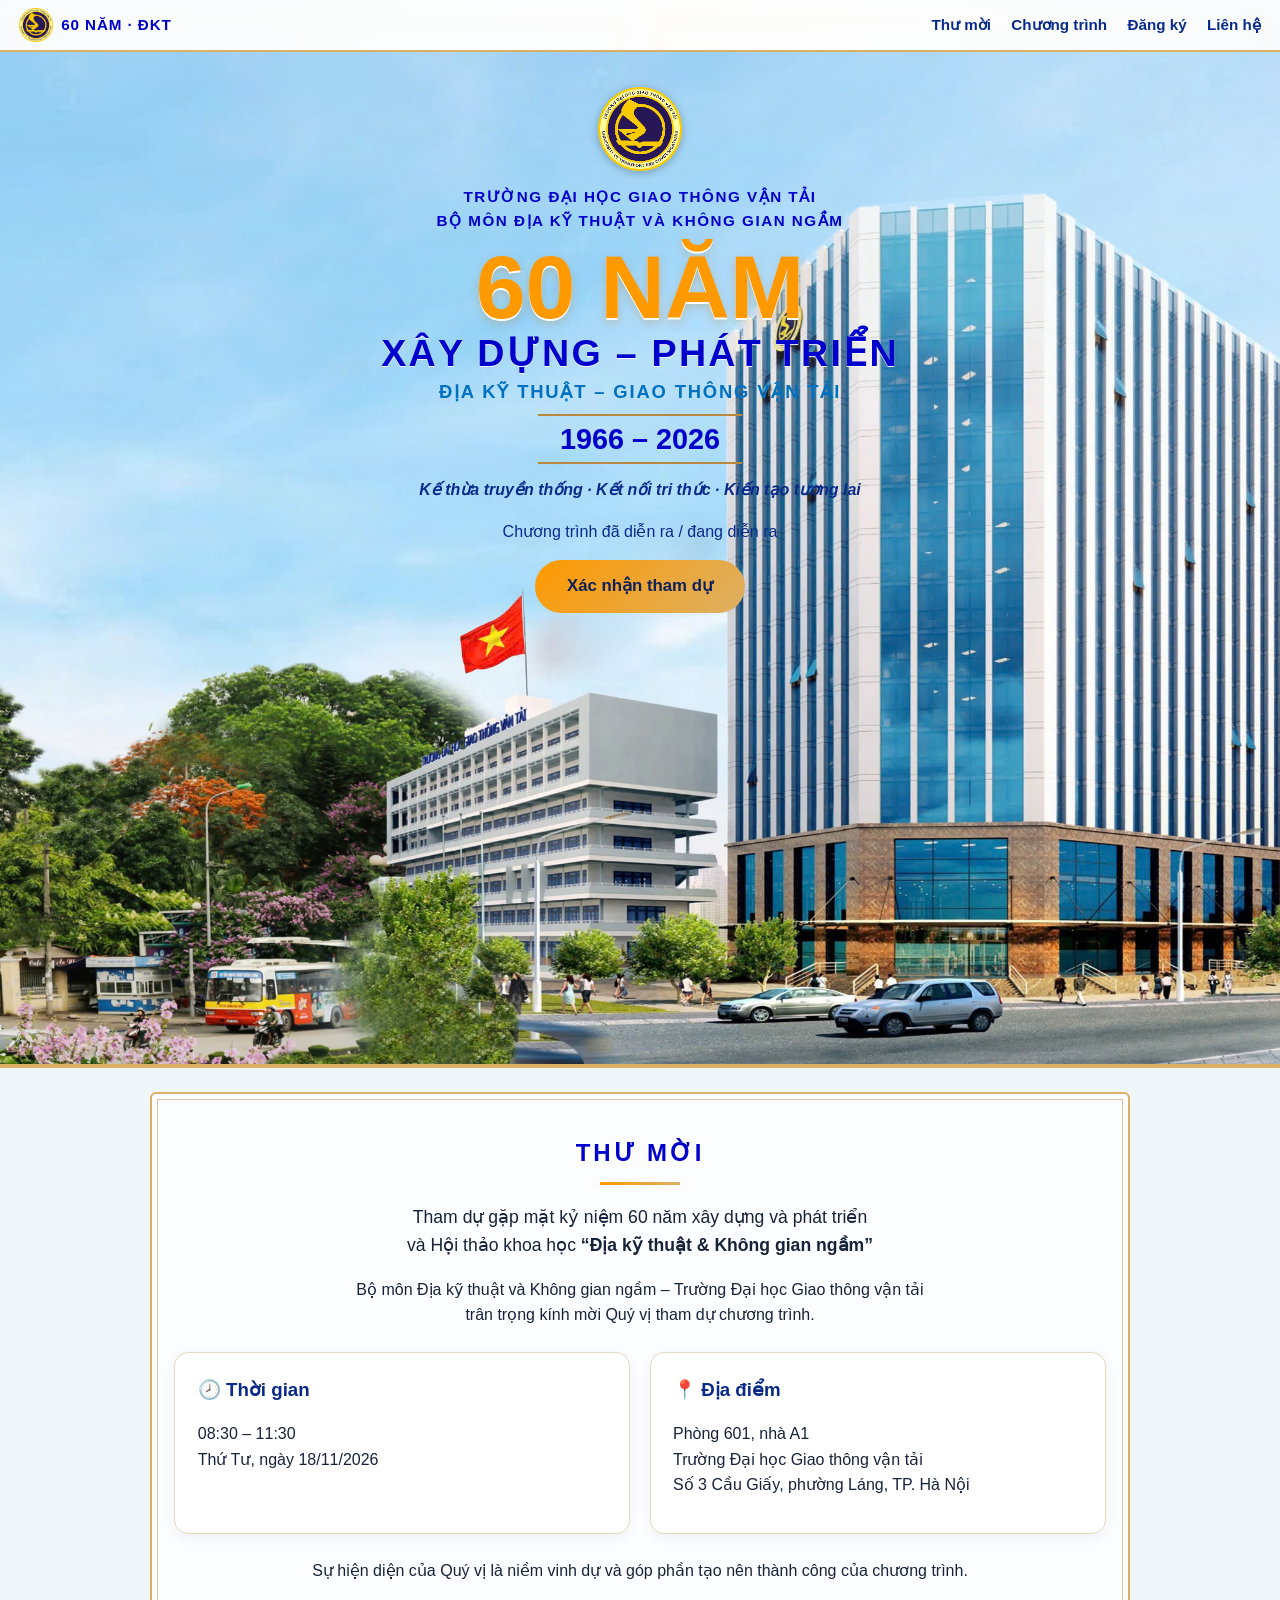
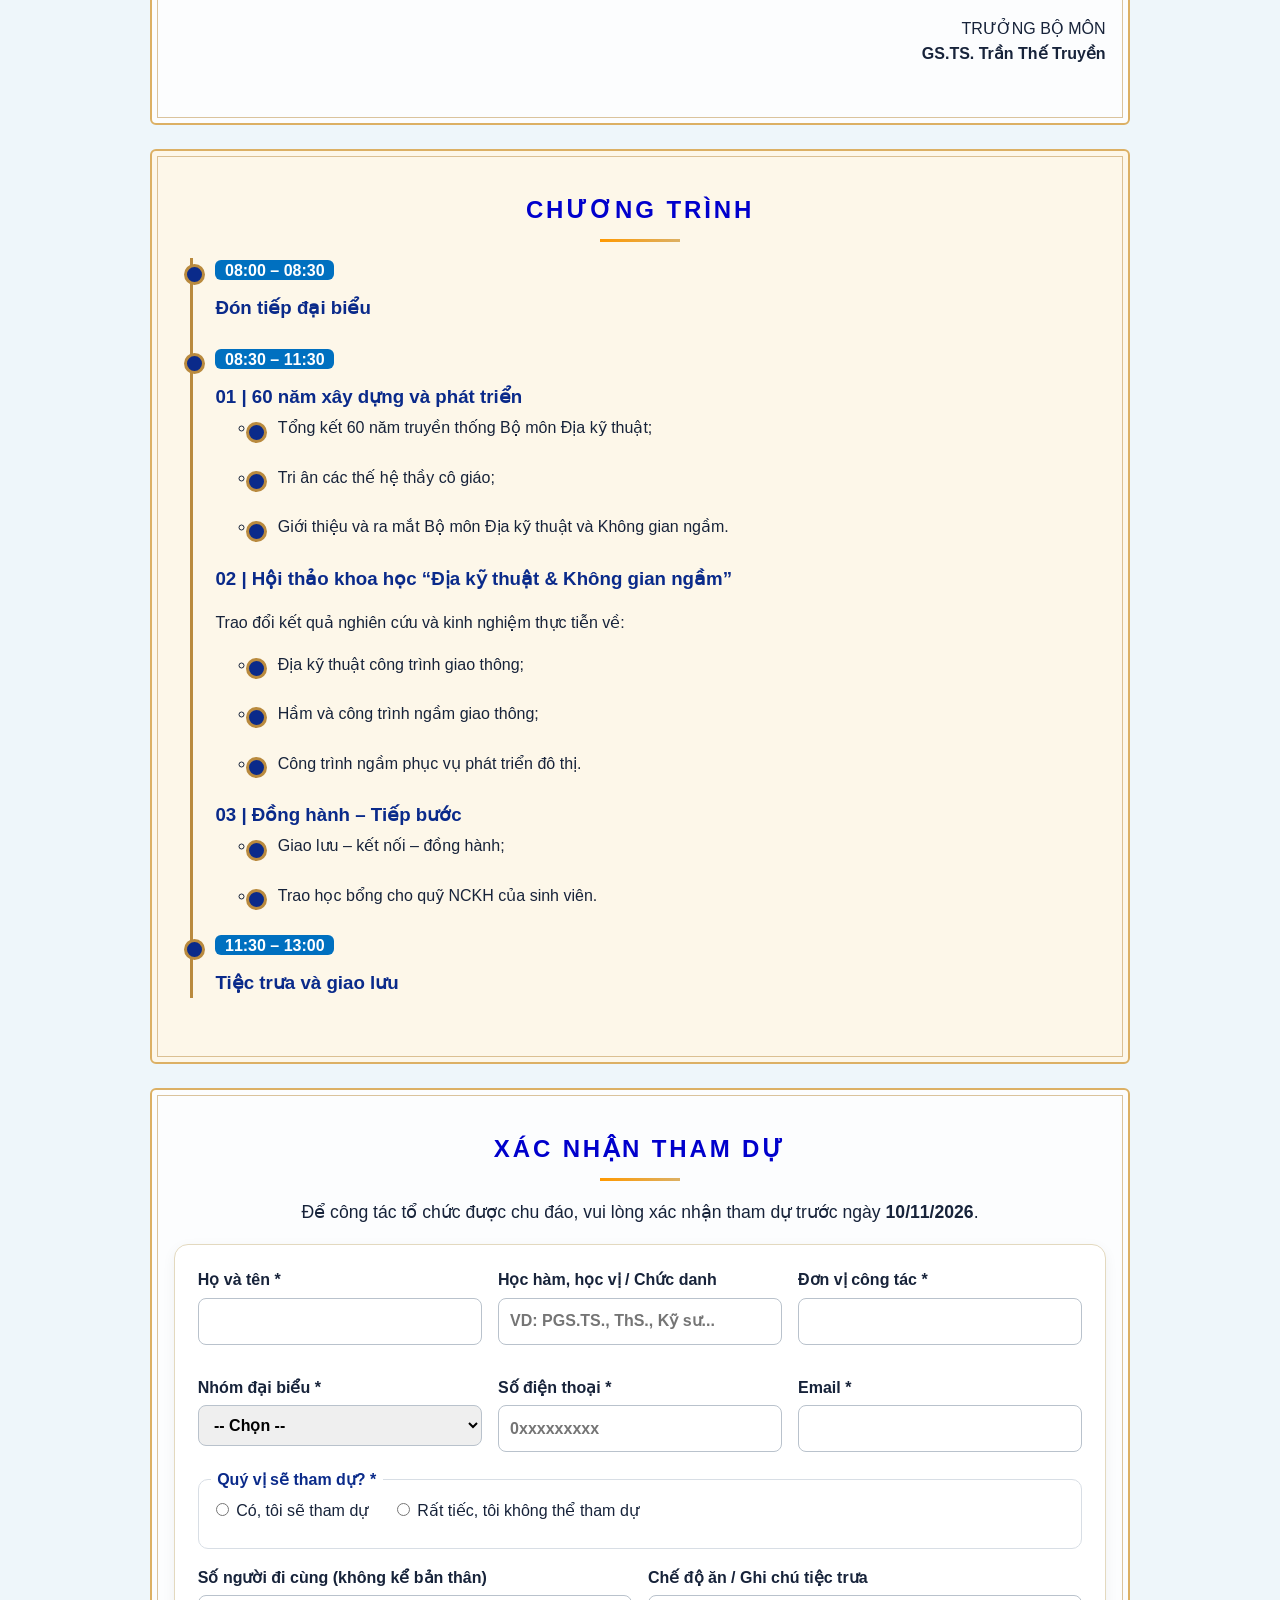
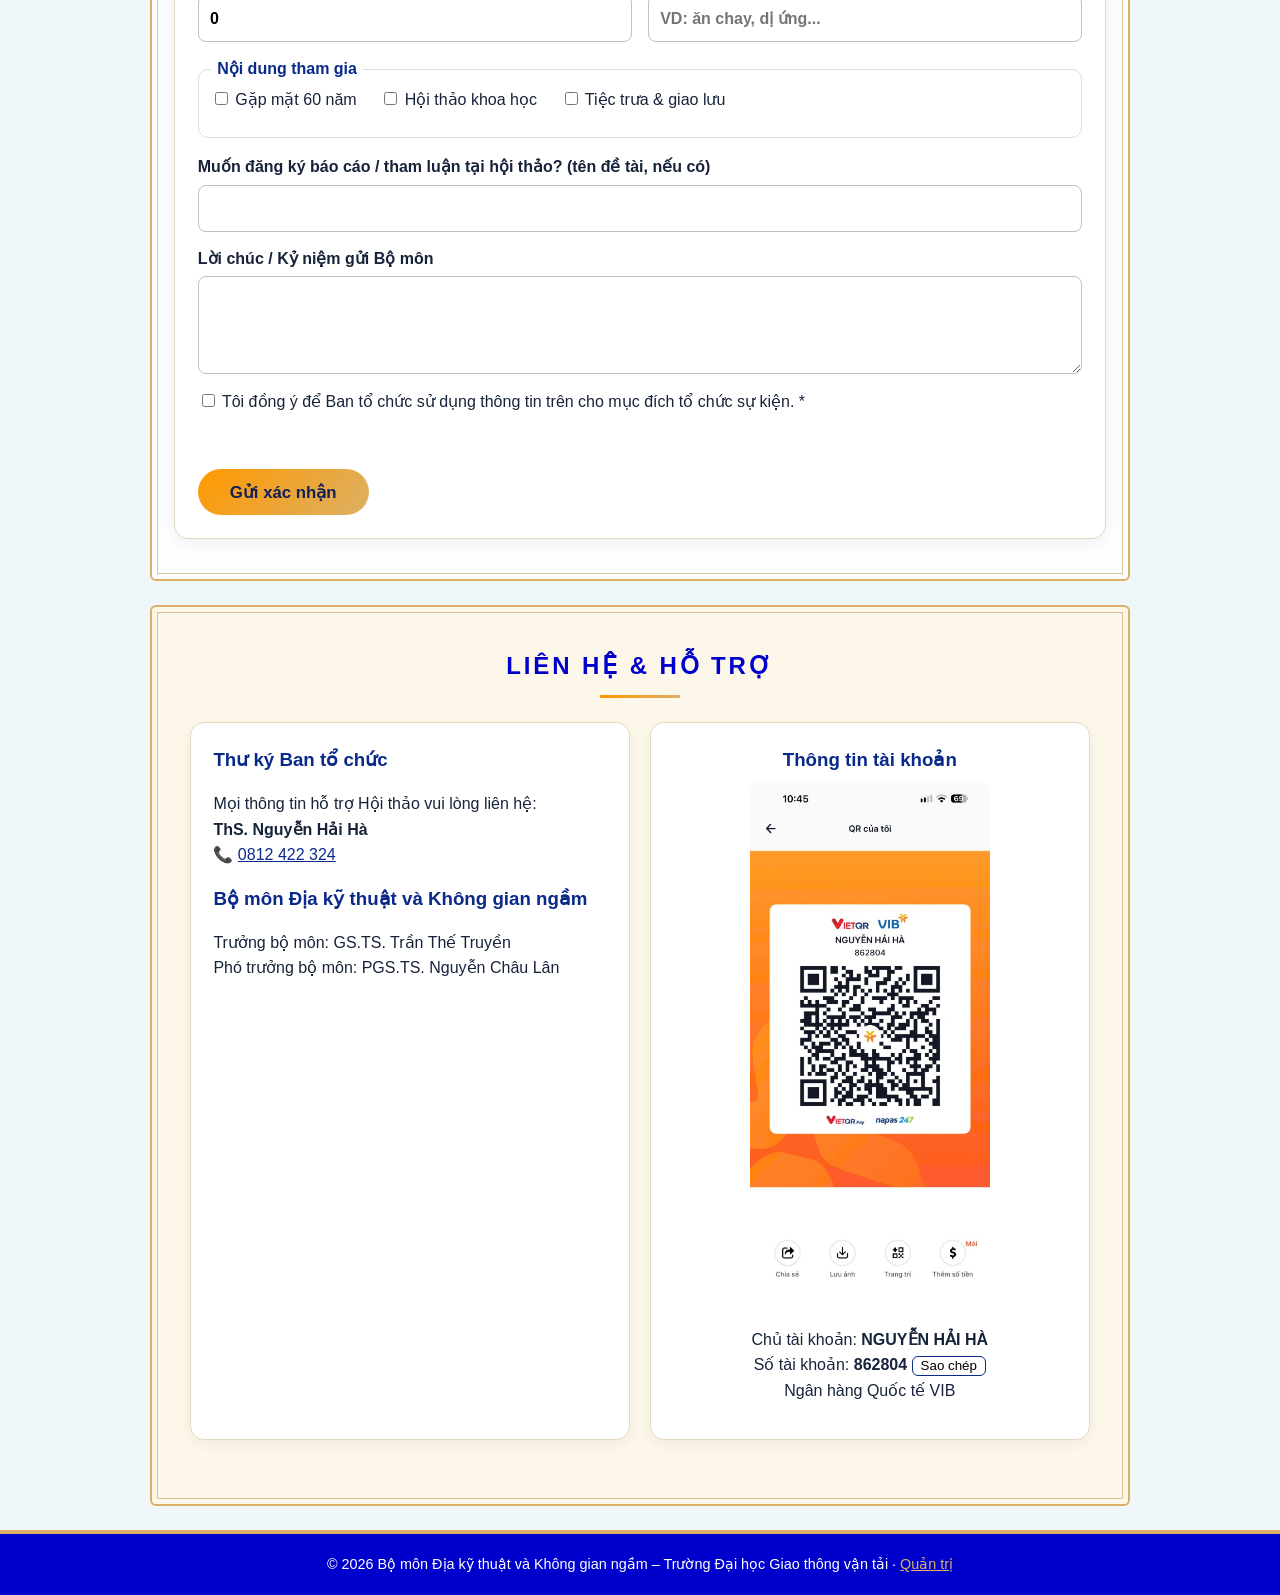
==== index.html @ ed330110 "Web thu moi 60 nam DKT" ====
<!DOCTYPE html>
<html lang="vi">
<head>
<meta charset="UTF-8">
<meta name="viewport" content="width=device-width, initial-scale=1">
<title>Thư mời – 60 năm Địa kỹ thuật UTC (1966–2026)</title>
<meta name="description" content="Thư mời gặp mặt kỷ niệm 60 năm và Hội thảo khoa học Địa kỹ thuật & Không gian ngầm, ngày 18/11/2026.">
<link rel="stylesheet" href="style.css">
</head>
<body>

<nav class="nav">
  <a href="#top" class="brand"><img src="assets/logo_utc.png" alt="Logo Trường ĐH Giao thông vận tải">60 NĂM · ĐKT</a>
  <div class="links">
    <a href="#thu-moi">Thư mời</a>
    <a href="#chuong-trinh">Chương trình</a>
    <a href="#dang-ky">Đăng ký</a>
    <a href="#lien-he">Liên hệ</a>
  </div>
</nav>

<header class="hero" id="top">
  <img class="logo" src="assets/logo_utc.png" alt="Logo Trường Đại học Giao thông vận tải">
  <p class="org">TRƯỜNG ĐẠI HỌC GIAO THÔNG VẬN TẢI<br>BỘ MÔN ĐỊA KỸ THUẬT VÀ KHÔNG GIAN NGẦM</p>
  <h1>60 NĂM<br><span>XÂY DỰNG – PHÁT TRIỂN</span></h1>
  <p class="sub">ĐỊA KỸ THUẬT – GIAO THÔNG VẬN TẢI</p>
  <p class="years">1966 – 2026</p>
  <p class="slogan">Kế thừa truyền thống · Kết nối tri thức · Kiến tạo tương lai</p>
  <div class="countdown" id="countdown" aria-live="polite"></div>
  <a class="btn" href="#dang-ky">Xác nhận tham dự</a>
</header>

<section id="thu-moi" class="sec invite">
  <h2>THƯ MỜI</h2>
  <p class="lead">Tham dự gặp mặt kỷ niệm 60 năm xây dựng và phát triển<br>và Hội thảo khoa học <b>“Địa kỹ thuật &amp; Không gian ngầm”</b></p>
  <p class="who">Bộ môn Địa kỹ thuật và Không gian ngầm – Trường Đại học Giao thông vận tải<br>trân trọng kính mời Quý vị tham dự chương trình.</p>
  <div class="cards">
    <div class="card"><h3>🕗 Thời gian</h3><p>08:30 – 11:30<br>Thứ Tư, ngày 18/11/2026</p></div>
    <div class="card"><h3>📍 Địa điểm</h3><p>Phòng 601, nhà A1<br>Trường Đại học Giao thông vận tải<br>Số 3 Cầu Giấy, phường Láng, TP. Hà Nội</p></div>
  </div>
  <p class="note">Sự hiện diện của Quý vị là niềm vinh dự và góp phần tạo nên thành công của chương trình.</p>
  <p class="sign">TRƯỞNG BỘ MÔN<br><b>GS.TS. Trần Thế Truyền</b></p>
</section>

<section id="chuong-trinh" class="sec alt">
  <h2>CHƯƠNG TRÌNH</h2>
  <ol class="timeline">
    <li><time>08:00 – 08:30</time><h3>Đón tiếp đại biểu</h3></li>
    <li><time>08:30 – 11:30</time>
      <h3>01 | 60 năm xây dựng và phát triển</h3>
      <ul><li>Tổng kết 60 năm truyền thống Bộ môn Địa kỹ thuật;</li><li>Tri ân các thế hệ thầy cô giáo;</li><li>Giới thiệu và ra mắt Bộ môn Địa kỹ thuật và Không gian ngầm.</li></ul>
      <h3>02 | Hội thảo khoa học “Địa kỹ thuật &amp; Không gian ngầm”</h3>
      <p>Trao đổi kết quả nghiên cứu và kinh nghiệm thực tiễn về:</p>
      <ul><li>Địa kỹ thuật công trình giao thông;</li><li>Hầm và công trình ngầm giao thông;</li><li>Công trình ngầm phục vụ phát triển đô thị.</li></ul>
      <h3>03 | Đồng hành – Tiếp bước</h3>
      <ul><li>Giao lưu – kết nối – đồng hành;</li><li>Trao học bổng cho quỹ NCKH của sinh viên.</li></ul>
    </li>
    <li><time>11:30 – 13:00</time><h3>Tiệc trưa và giao lưu</h3></li>
  </ol>
</section>

<section id="dang-ky" class="sec">
  <h2>XÁC NHẬN THAM DỰ</h2>
  <p class="lead">Để công tác tổ chức được chu đáo, vui lòng xác nhận tham dự trước ngày <b id="deadline"></b>.</p>

  <form id="regForm" novalidate>
    <div class="grid">
      <label>Họ và tên *<input name="hoTen" required maxlength="80" autocomplete="name"></label>
      <label>Học hàm, học vị / Chức danh<input name="chucDanh" maxlength="80" placeholder="VD: PGS.TS., ThS., Kỹ sư..."></label>
      <label>Đơn vị công tác *<input name="donVi" required maxlength="120" autocomplete="organization"></label>
      <label>Nhóm đại biểu *
        <select name="nhom" required>
          <option value="">-- Chọn --</option>
          <option>Lãnh đạo / Khách mời</option>
          <option>Cán bộ, giảng viên hiện tại</option>
          <option>Cựu cán bộ, giảng viên</option>
          <option>Cựu sinh viên</option>
          <option>Đối tác / Doanh nghiệp</option>
          <option>Sinh viên / Học viên</option>
          <option>Khác</option>
        </select></label>
      <label>Số điện thoại *<input name="sdt" type="tel" required inputmode="tel" autocomplete="tel" placeholder="0xxxxxxxxx"></label>
      <label>Email *<input name="email" type="email" required maxlength="100" autocomplete="email"></label>
    </div>

    <fieldset>
      <legend>Quý vị sẽ tham dự? *</legend>
      <label class="inline"><input type="radio" name="thamDu" value="Có" required> Có, tôi sẽ tham dự</label>
      <label class="inline"><input type="radio" name="thamDu" value="Không"> Rất tiếc, tôi không thể tham dự</label>
    </fieldset>

    <div id="attendBox">
      <div class="grid">
        <label>Số người đi cùng (không kể bản thân)<input name="nguoiDiCung" type="number" min="0" max="10" value="0"></label>
        <label>Chế độ ăn / Ghi chú tiệc trưa<input name="anUong" maxlength="120" placeholder="VD: ăn chay, dị ứng..."></label>
      </div>
      <fieldset>
        <legend>Nội dung tham gia</legend>
        <label class="inline"><input type="checkbox" name="noiDung" value="Lễ gặp mặt 60 năm"> Gặp mặt 60 năm</label>
        <label class="inline"><input type="checkbox" name="noiDung" value="Hội thảo khoa học"> Hội thảo khoa học</label>
        <label class="inline"><input type="checkbox" name="noiDung" value="Tiệc trưa & giao lưu"> Tiệc trưa &amp; giao lưu</label>
      </fieldset>
      <label>Muốn đăng ký báo cáo / tham luận tại hội thảo? (tên đề tài, nếu có)<input name="thamLuan" maxlength="200"></label>
    </div>

    <label>Lời chúc / Kỷ niệm gửi Bộ môn<textarea name="loiChuc" rows="3" maxlength="500"></textarea></label>

    <label class="inline consent"><input type="checkbox" name="dongY" required> Tôi đồng ý để Ban tổ chức sử dụng thông tin trên cho mục đích tổ chức sự kiện. *</label>

    <p class="err" id="err" role="alert"></p>
    <button class="btn" type="submit" id="submitBtn">Gửi xác nhận</button>
  </form>

  <div id="success" class="success" hidden>
    <h3>✅ Cảm ơn Quý vị đã xác nhận!</h3>
    <p>Mã đăng ký của bạn: <b id="ticketCode"></b></p>
    <p>Vui lòng lưu/chụp lại mã này và xuất trình khi đón tiếp đại biểu.</p>
    <div id="qrTicket"></div>
    <button class="btn" type="button" onclick="location.reload()">Đăng ký thêm người khác</button>
  </div>
</section>

<section id="lien-he" class="sec alt">
  <h2>LIÊN HỆ &amp; HỖ TRỢ</h2>
  <div class="cards">
    <div class="card">
      <h3>Thư ký Ban tổ chức</h3>
      <p>Mọi thông tin hỗ trợ Hội thảo vui lòng liên hệ:<br><b>ThS. Nguyễn Hải Hà</b><br>
      📞 <a href="tel:0812422324">0812 422 324</a></p>
      <h3>Bộ môn Địa kỹ thuật và Không gian ngầm</h3>
      <p>Trưởng bộ môn: GS.TS. Trần Thế Truyền<br>Phó trưởng bộ môn: PGS.TS. Nguyễn Châu Lân</p>
    </div>
    <div class="card pay">
      <h3>Thông tin tài khoản</h3>
      <img src="assets/vietqr_vib.jpg" alt="Mã VietQR – Ngân hàng Quốc tế VIB – Nguyễn Hải Hà – 862804" loading="lazy">
      <p>Chủ tài khoản: <b>NGUYỄN HẢI HÀ</b><br>
      Số tài khoản: <b id="stk">862804</b> <button class="mini" type="button" id="copyStk">Sao chép</button><br>
      Ngân hàng Quốc tế VIB</p>
    </div>
  </div>
</section>

<footer>© 2026 Bộ môn Địa kỹ thuật và Không gian ngầm – Trường Đại học Giao thông vận tải · <a href="admin.html">Quản trị</a></footer>

<script src="config.js"></script>
<script src="app.js"></script>
</body>
</html>
---- style.css ----
/* Bảng màu theo thư mời bản cứng: xanh dương #0000CC/#0070C0, cam #FF9900, vàng đồng #DCB064, nền trời xanh nhạt – kem */
:root{--navy:#0a2a8a;--blue:#0070c0;--royal:#0000cc;--gold:#b98a3e;--gold-l:#dcb064;--orange:#ff9900;--sand:#f7f1e3;--sky:#dff0f8;--ink:#17233a;--red:#b3261e}
*{box-sizing:border-box}
html{scroll-behavior:smooth}
body{margin:0;font-family:"Segoe UI",Roboto,Arial,sans-serif;color:var(--ink);line-height:1.6;background:#eef6fa url(assets/nen_vang_dong.png) center/cover fixed}
a{color:var(--navy)}
.nav{position:sticky;top:0;z-index:10;display:flex;justify-content:space-between;align-items:center;padding:.5rem 1.2rem;background:rgba(255,255,255,.92);backdrop-filter:blur(6px);border-bottom:2px solid var(--gold-l)}
.nav a{color:var(--navy);text-decoration:none;margin-left:1rem;font-size:.95rem;font-weight:600}
.nav a:hover{color:var(--orange)}
.nav .brand{display:flex;align-items:center;gap:.5rem;font-weight:800;color:var(--royal);margin:0;letter-spacing:.06em}
.nav .brand img{height:34px;width:34px}
/* Banner: ảnh tòa nhà trường làm nền, chữ ở vùng trời phía trên */
.hero{text-align:center;color:var(--navy);padding:2.2rem 1rem calc(34vw + 1rem);background:linear-gradient(180deg,rgba(223,240,248,.2),rgba(255,255,255,0) 60%),url(assets/banner_utc.jpg) center bottom/cover no-repeat,var(--sky);position:relative;border-bottom:4px solid var(--gold-l)}
.hero .logo{width:84px;height:84px;filter:drop-shadow(0 2px 4px rgba(0,0,0,.25))}
.hero .org{letter-spacing:.1em;font-size:.95rem;font-weight:700;color:var(--royal);margin:.4rem 0}
.hero h1{font-size:clamp(2.8rem,9vw,5.6rem);margin:.2rem 0;line-height:1.05;font-weight:900;color:var(--orange);text-shadow:0 2px 0 #fff,0 4px 10px rgba(185,138,62,.35)}
.hero h1 span{display:block;font-size:.42em;color:var(--royal);letter-spacing:.06em;text-shadow:0 1px 0 #fff}
.hero .sub{font-weight:800;letter-spacing:.1em;color:var(--blue);font-size:1.15rem;margin:.2rem 0}
.hero .years{display:inline-block;font-size:1.8rem;font-weight:800;margin:.3rem 0;color:var(--royal);padding:0 1.4rem;border-top:2px solid var(--gold);border-bottom:2px solid var(--gold)}
.hero .slogan{font-style:italic;font-weight:600;color:var(--navy);margin:.5rem 0}
.countdown{display:flex;justify-content:center;gap:.7rem;margin:1rem 0;flex-wrap:wrap}
.countdown div{background:rgba(255,255,255,.85);border:1.5px solid var(--gold-l);border-radius:10px;padding:.4rem .9rem;min-width:70px;color:var(--navy);font-weight:600}
.countdown b{display:block;font-size:1.6rem;color:var(--royal)}
.btn{display:inline-block;background:linear-gradient(135deg,var(--orange),var(--gold-l));color:#10205a;border:0;border-radius:999px;padding:.8rem 2rem;font-size:1.05rem;font-weight:700;cursor:pointer;text-decoration:none}
.btn:hover{filter:brightness(1.08)}
.btn:disabled{opacity:.6;cursor:wait}
.sec{max-width:980px;margin:1.5rem auto;padding:2.5rem 1.4rem;background:rgba(255,255,255,.82);border:2px solid var(--gold-l);border-radius:6px;outline:1px solid rgba(185,138,62,.5);outline-offset:-8px}
.sec.alt{max-width:980px;background:rgba(255,248,232,.88)}
.sec.alt>*{max-width:900px;margin-left:auto;margin-right:auto}
h2{text-align:center;color:var(--royal);letter-spacing:.12em;margin:0 0 1rem}
h2::after{content:"";display:block;width:80px;height:3px;background:linear-gradient(90deg,var(--orange),var(--gold-l));margin:.6rem auto 0}
.lead{text-align:center;font-size:1.1rem}
.who,.note{text-align:center}
.sign{text-align:right;margin-top:2rem}
.cards{display:grid;grid-template-columns:repeat(auto-fit,minmax(280px,1fr));gap:1.2rem;margin:1.5rem auto}
.card{background:#fff;border:1px solid #e3d9bf;border-radius:14px;padding:1.2rem 1.4rem;box-shadow:0 4px 14px rgba(0,0,0,.05)}
.card h3{margin:.2rem 0 .4rem;color:var(--navy)}
.pay{text-align:center}
.pay img{max-width:240px;width:100%;border-radius:12px}
.mini{border:1px solid var(--navy);background:#fff;border-radius:6px;cursor:pointer;padding:.1rem .5rem}
.timeline{list-style:none;padding:0;border-left:3px solid var(--gold)}
.timeline li{position:relative;margin:0 0 1.5rem;padding-left:1.4rem}
.timeline li::before{content:"";position:absolute;left:-9px;top:.4rem;width:15px;height:15px;border-radius:50%;background:var(--navy);border:3px solid var(--gold)}
.timeline time{font-weight:700;color:#fff;background:var(--blue);padding:.1rem .6rem;border-radius:6px}
.timeline h3{margin:.6rem 0 .2rem;color:var(--navy)}
form{background:#fff;border:1px solid #e3d9bf;border-radius:14px;padding:1.4rem;box-shadow:0 4px 14px rgba(0,0,0,.05)}
.grid{display:grid;grid-template-columns:repeat(auto-fit,minmax(250px,1fr));gap:1rem}
label{display:block;font-weight:600;margin-bottom:.9rem}
input:not([type=radio]):not([type=checkbox]),select,textarea{display:block;width:100%;margin-top:.3rem;padding:.6rem .7rem;border:1px solid #b9c2cc;border-radius:8px;font:inherit}
input:focus,select:focus,textarea:focus{outline:2px solid var(--gold);border-color:var(--gold)}
fieldset{border:1px solid #d8dee5;border-radius:10px;margin:0 0 1rem}
legend{font-weight:700;color:var(--navy);padding:0 .4rem}
.inline{display:inline-block;font-weight:500;margin-right:1.2rem}
.consent{display:block}
.err{color:var(--red);font-weight:600;min-height:1.4em}
.success{background:#eef8ee;border:2px solid #3a8a3a;border-radius:14px;padding:1.5rem;text-align:center}
.success b{font-size:1.5rem;color:var(--navy);letter-spacing:.08em}
#qrTicket{margin:1rem 0}
footer{text-align:center;background:var(--royal);color:#fff;padding:1.2rem;font-size:.9rem;border-top:4px solid var(--gold-l)}
footer a{color:var(--gold-l)}
/* Admin */
.adm{max-width:1200px;margin:0 auto;padding:1.5rem}
.adm table{width:100%;border-collapse:collapse;font-size:.88rem;display:block;overflow-x:auto}
.adm th,.adm td{border:1px solid #ccd;padding:.4rem .5rem;text-align:left;white-space:nowrap}
.adm th{background:var(--navy);color:#fff}
.stats{display:flex;gap:1rem;flex-wrap:wrap;margin:1rem 0}
.stats div{background:var(--sand);border-radius:10px;padding:.7rem 1.2rem}
.stats b{display:block;font-size:1.6rem;color:var(--navy)}
@media(max-width:600px){.nav .links a{margin-left:.6rem;font-size:.85rem}}
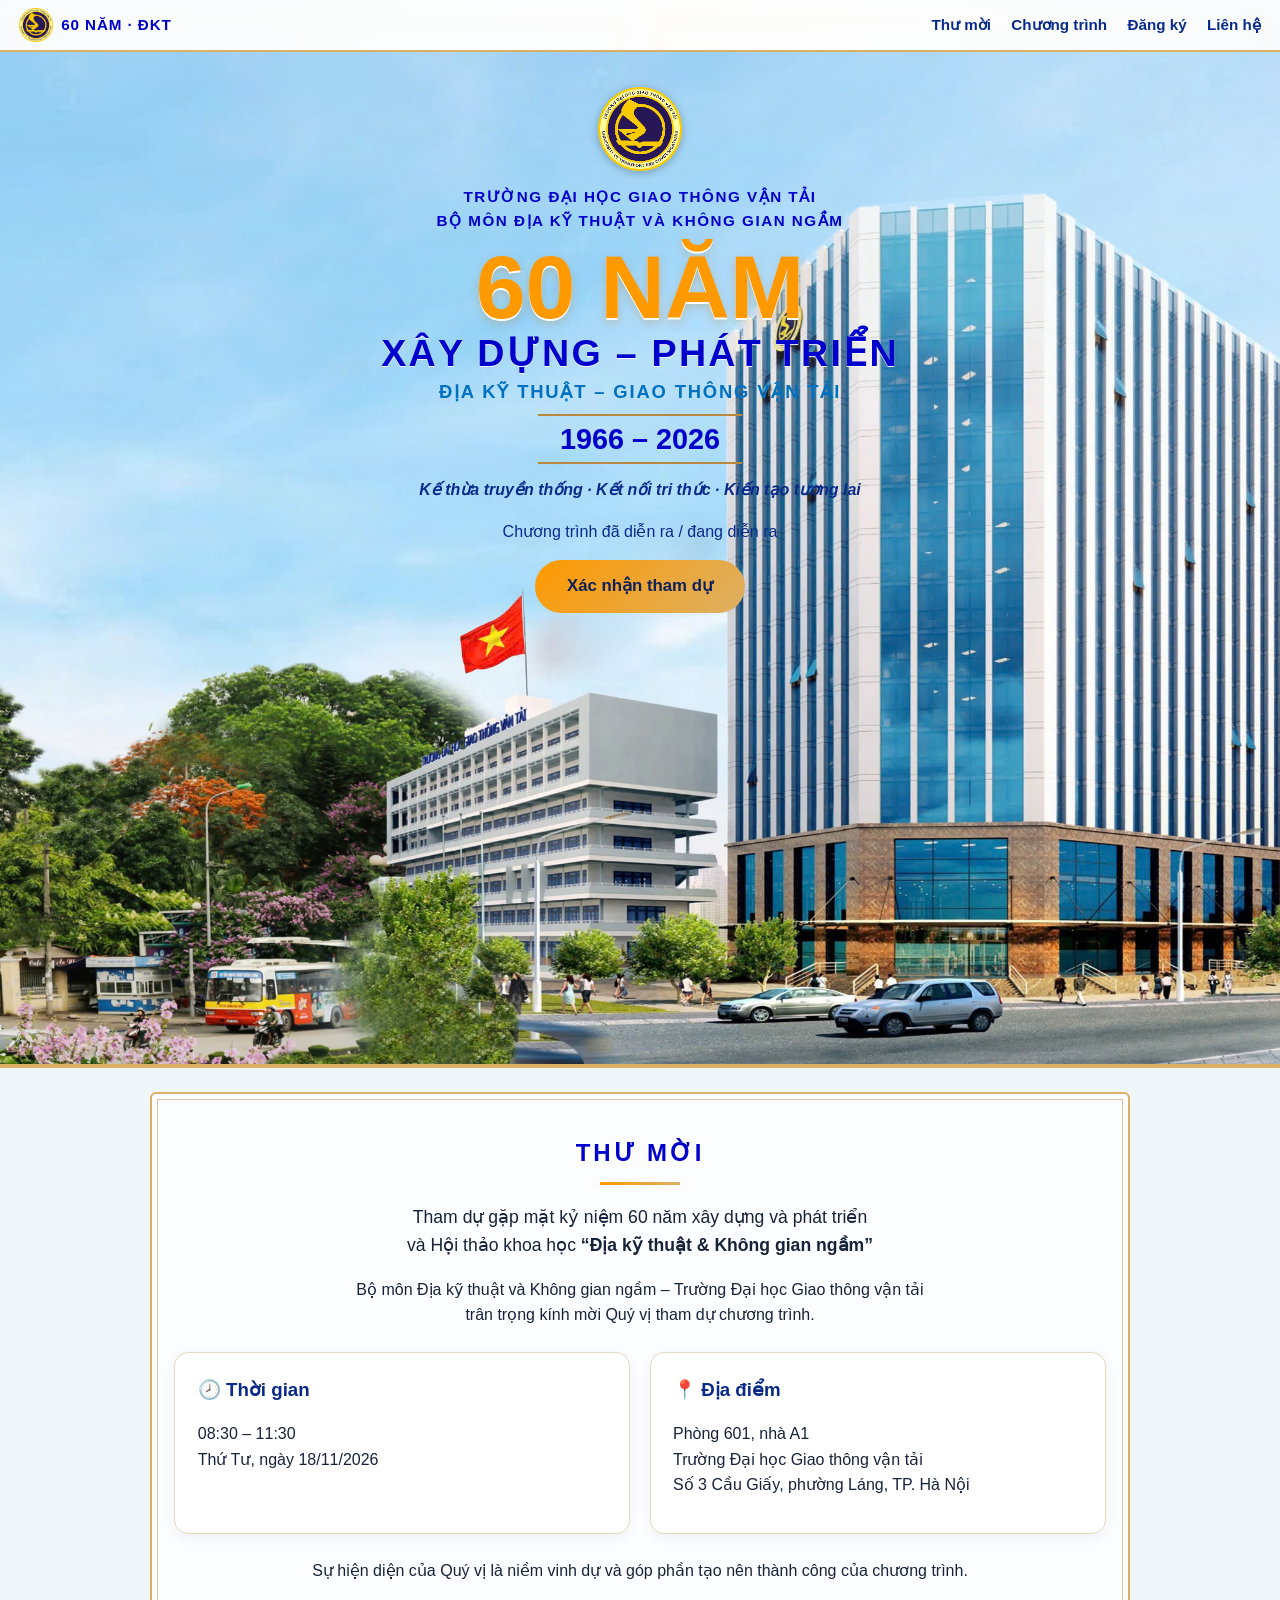
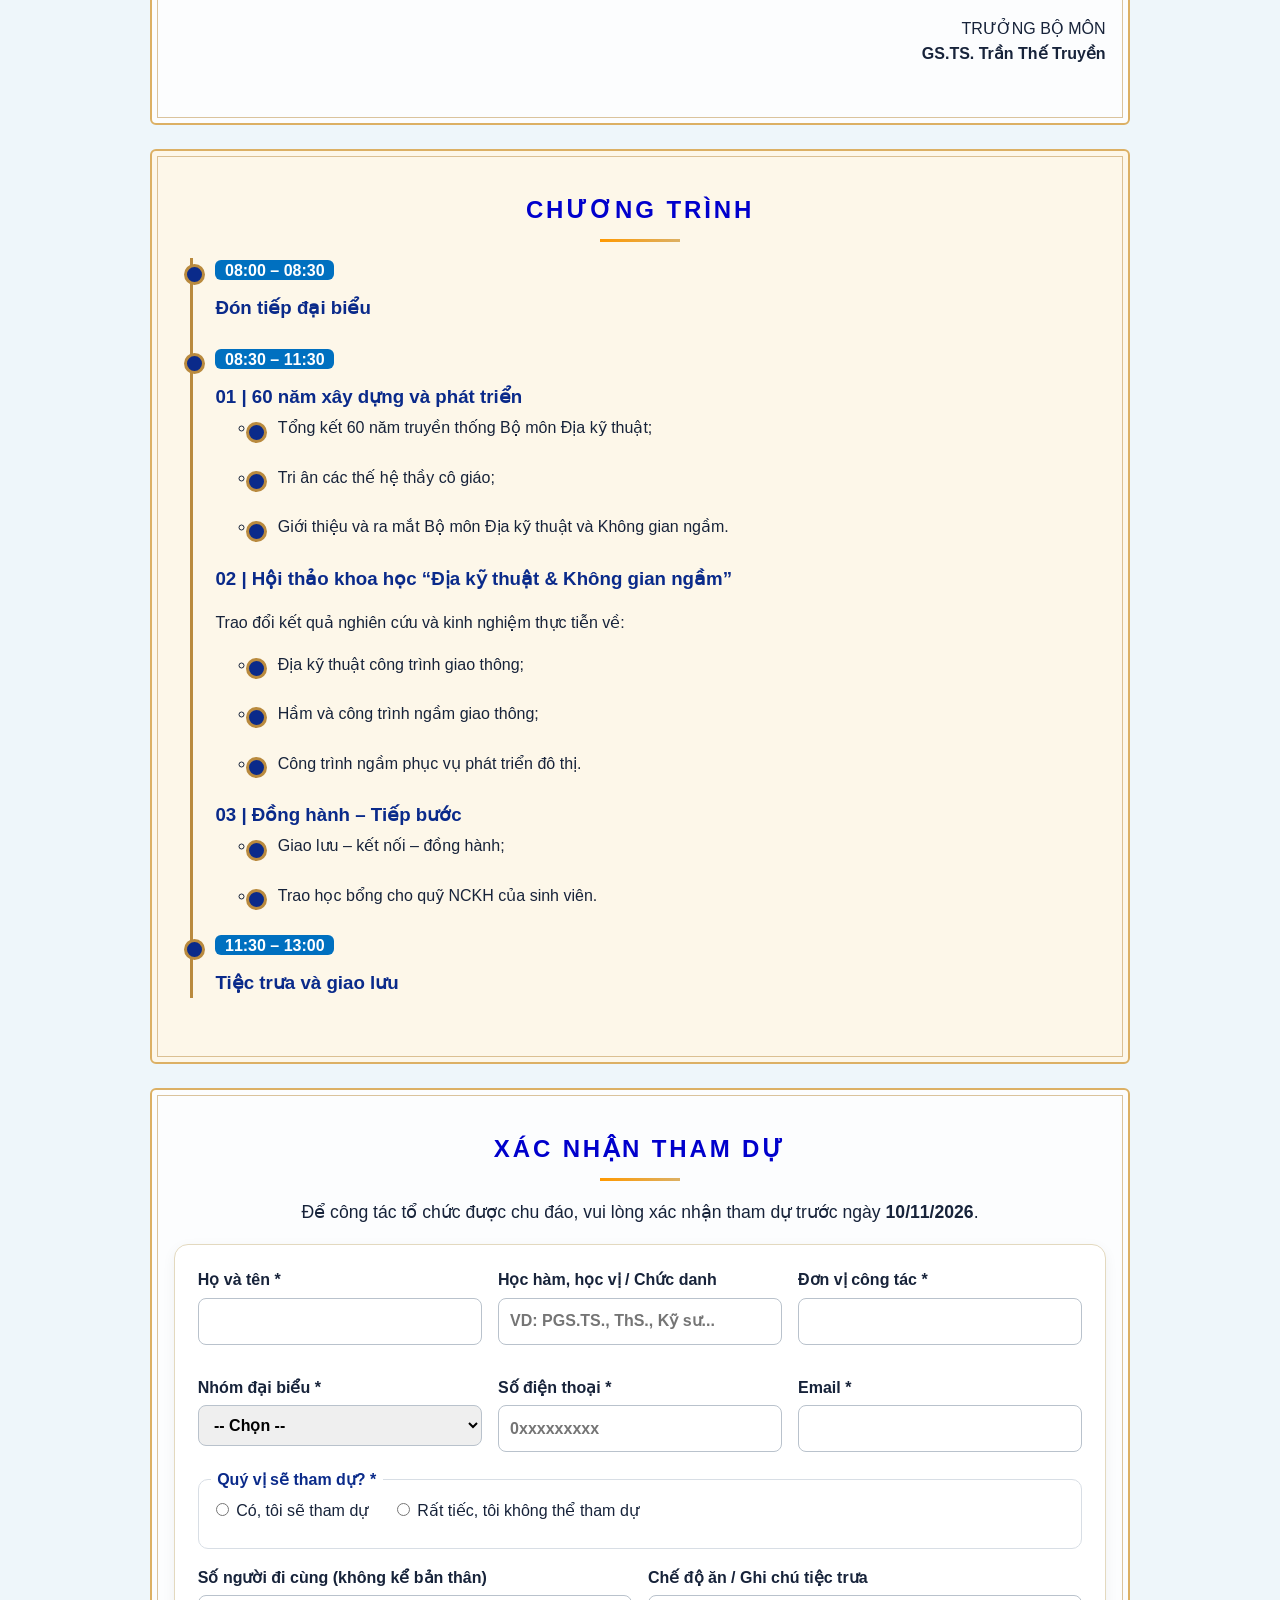
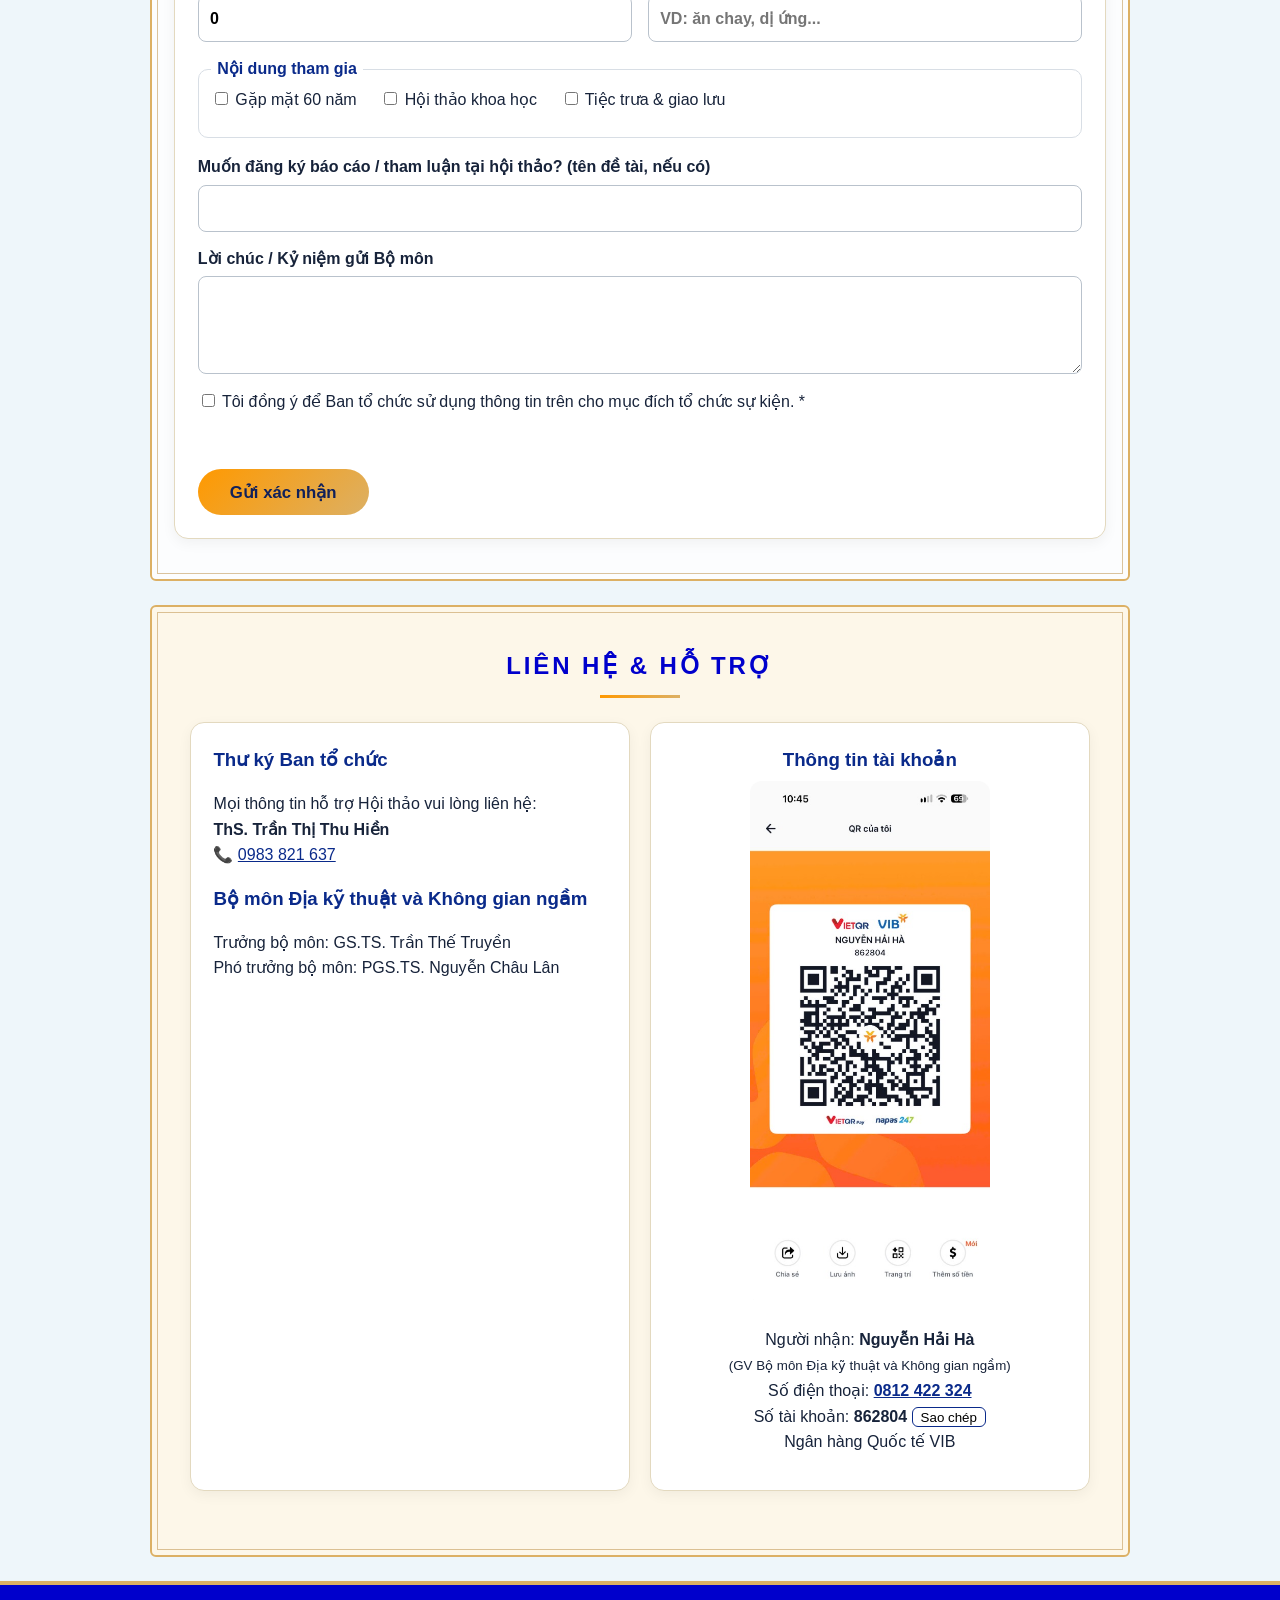
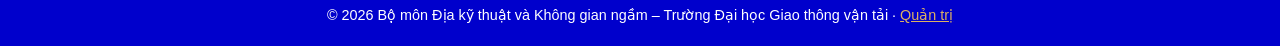
==== commit 21668da6: "Cap nhat thong tin lien he Thu ky BTC va QR nhan tien" ====
--- a/index.html
+++ b/index.html
@@ -114,7 +114,7 @@
   <div id="success" class="success" hidden>
     <h3>✅ Cảm ơn Quý vị đã xác nhận!</h3>
     <p>Mã đăng ký của bạn: <b id="ticketCode"></b></p>
-    <p>Vui lòng lưu/chụp lại mã này và xuất trình khi đón tiếp đại biểu.</p>
+    <p>Vui lòng <b>tải/chụp ảnh vé</b> bên dưới và xuất trình mã QR khi đón tiếp đại biểu.</p>
     <div id="qrTicket"></div>
     <button class="btn" type="button" onclick="location.reload()">Đăng ký thêm người khác</button>
   </div>
@@ -125,15 +125,17 @@
   <div class="cards">
     <div class="card">
       <h3>Thư ký Ban tổ chức</h3>
-      <p>Mọi thông tin hỗ trợ Hội thảo vui lòng liên hệ:<br><b>ThS. Nguyễn Hải Hà</b><br>
-      📞 <a href="tel:0812422324">0812 422 324</a></p>
+      <p>Mọi thông tin hỗ trợ Hội thảo vui lòng liên hệ:<br><b>ThS. Trần Thị Thu Hiền</b><br>
+      📞 <a href="tel:0983821637">0983 821 637</a></p>
       <h3>Bộ môn Địa kỹ thuật và Không gian ngầm</h3>
       <p>Trưởng bộ môn: GS.TS. Trần Thế Truyền<br>Phó trưởng bộ môn: PGS.TS. Nguyễn Châu Lân</p>
     </div>
     <div class="card pay">
       <h3>Thông tin tài khoản</h3>
       <img src="assets/vietqr_vib.jpg" alt="Mã VietQR – Ngân hàng Quốc tế VIB – Nguyễn Hải Hà – 862804" loading="lazy">
-      <p>Chủ tài khoản: <b>NGUYỄN HẢI HÀ</b><br>
+      <p>Người nhận: <b>Nguyễn Hải Hà</b><br>
+      <small>(GV Bộ môn Địa kỹ thuật và Không gian ngầm)</small><br>
+      Số điện thoại: <a href="tel:0812422324"><b>0812 422 324</b></a><br>
       Số tài khoản: <b id="stk">862804</b> <button class="mini" type="button" id="copyStk">Sao chép</button><br>
       Ngân hàng Quốc tế VIB</p>
     </div>
@@ -142,6 +144,7 @@
 
 <footer>© 2026 Bộ môn Địa kỹ thuật và Không gian ngầm – Trường Đại học Giao thông vận tải · <a href="admin.html">Quản trị</a></footer>
 
+<script src="vendor/qrcode.js"></script>
 <script src="config.js"></script>
 <script src="app.js"></script>
 </body>
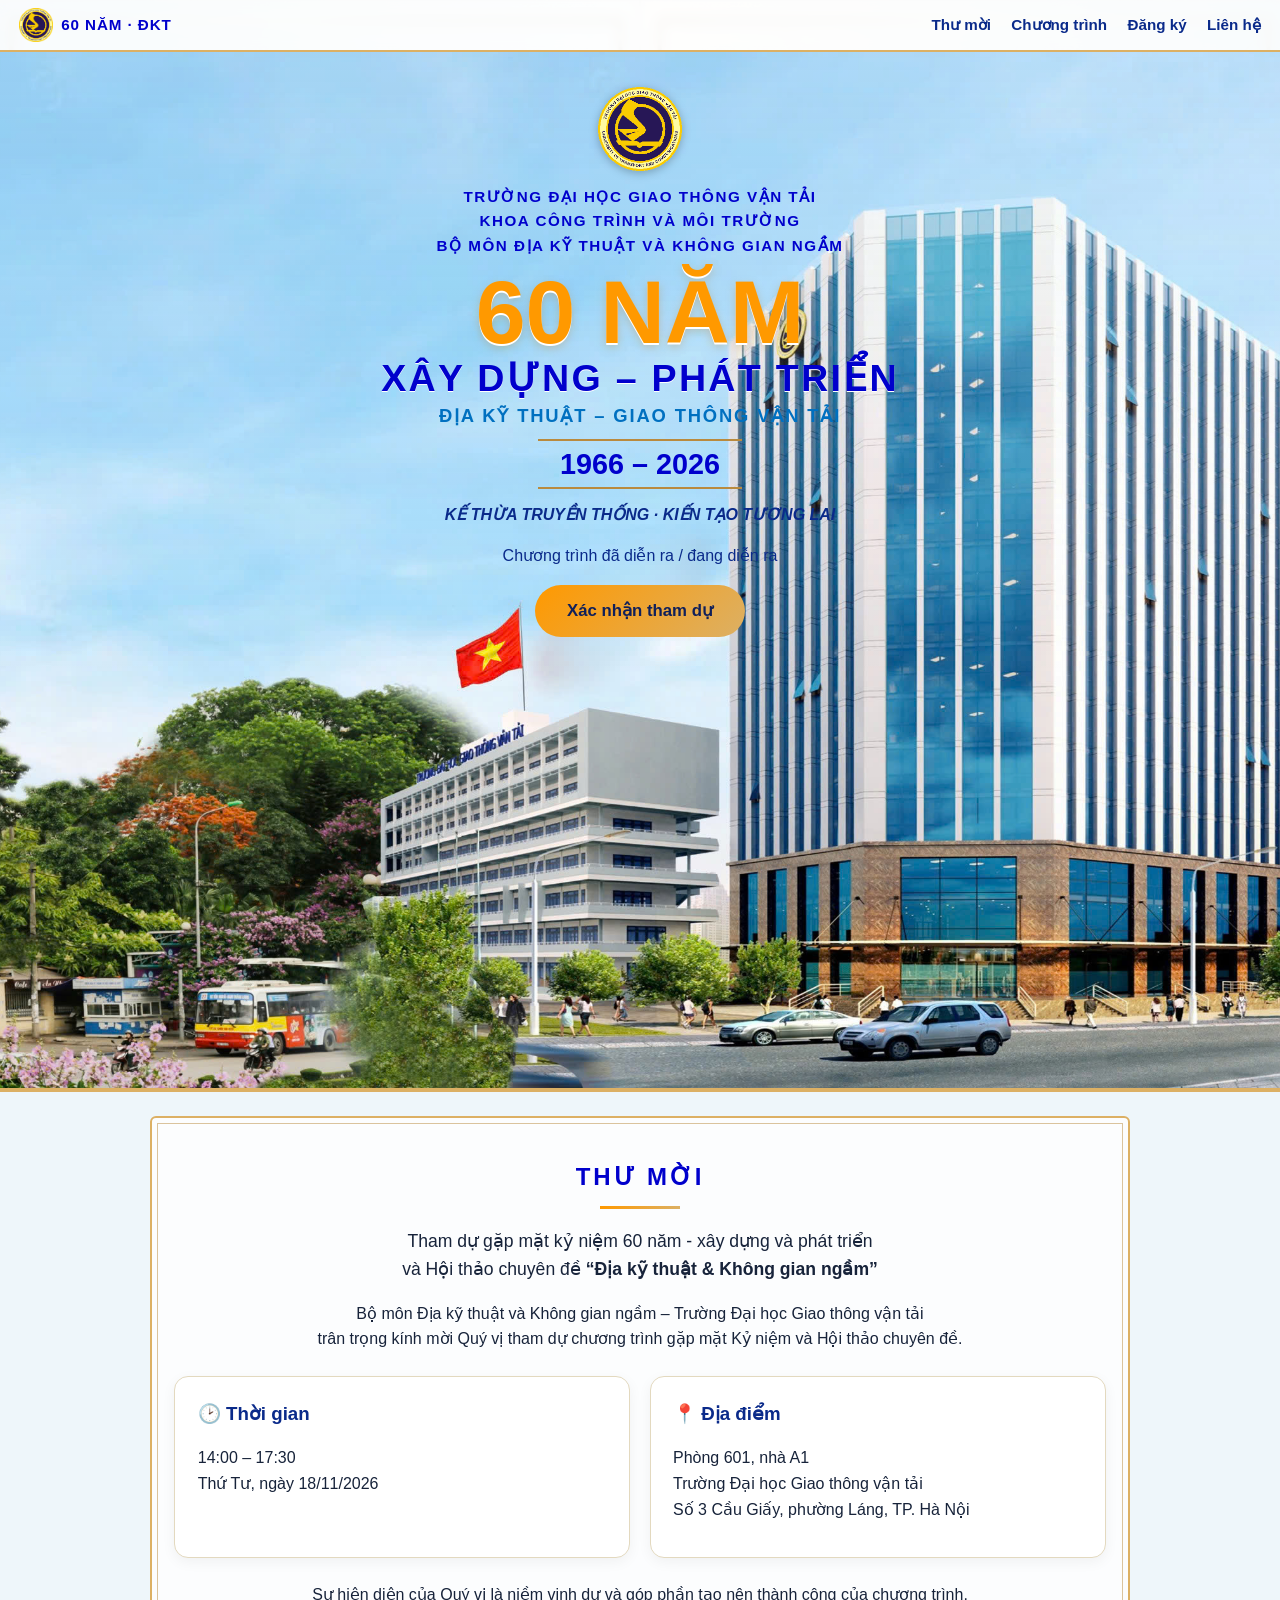
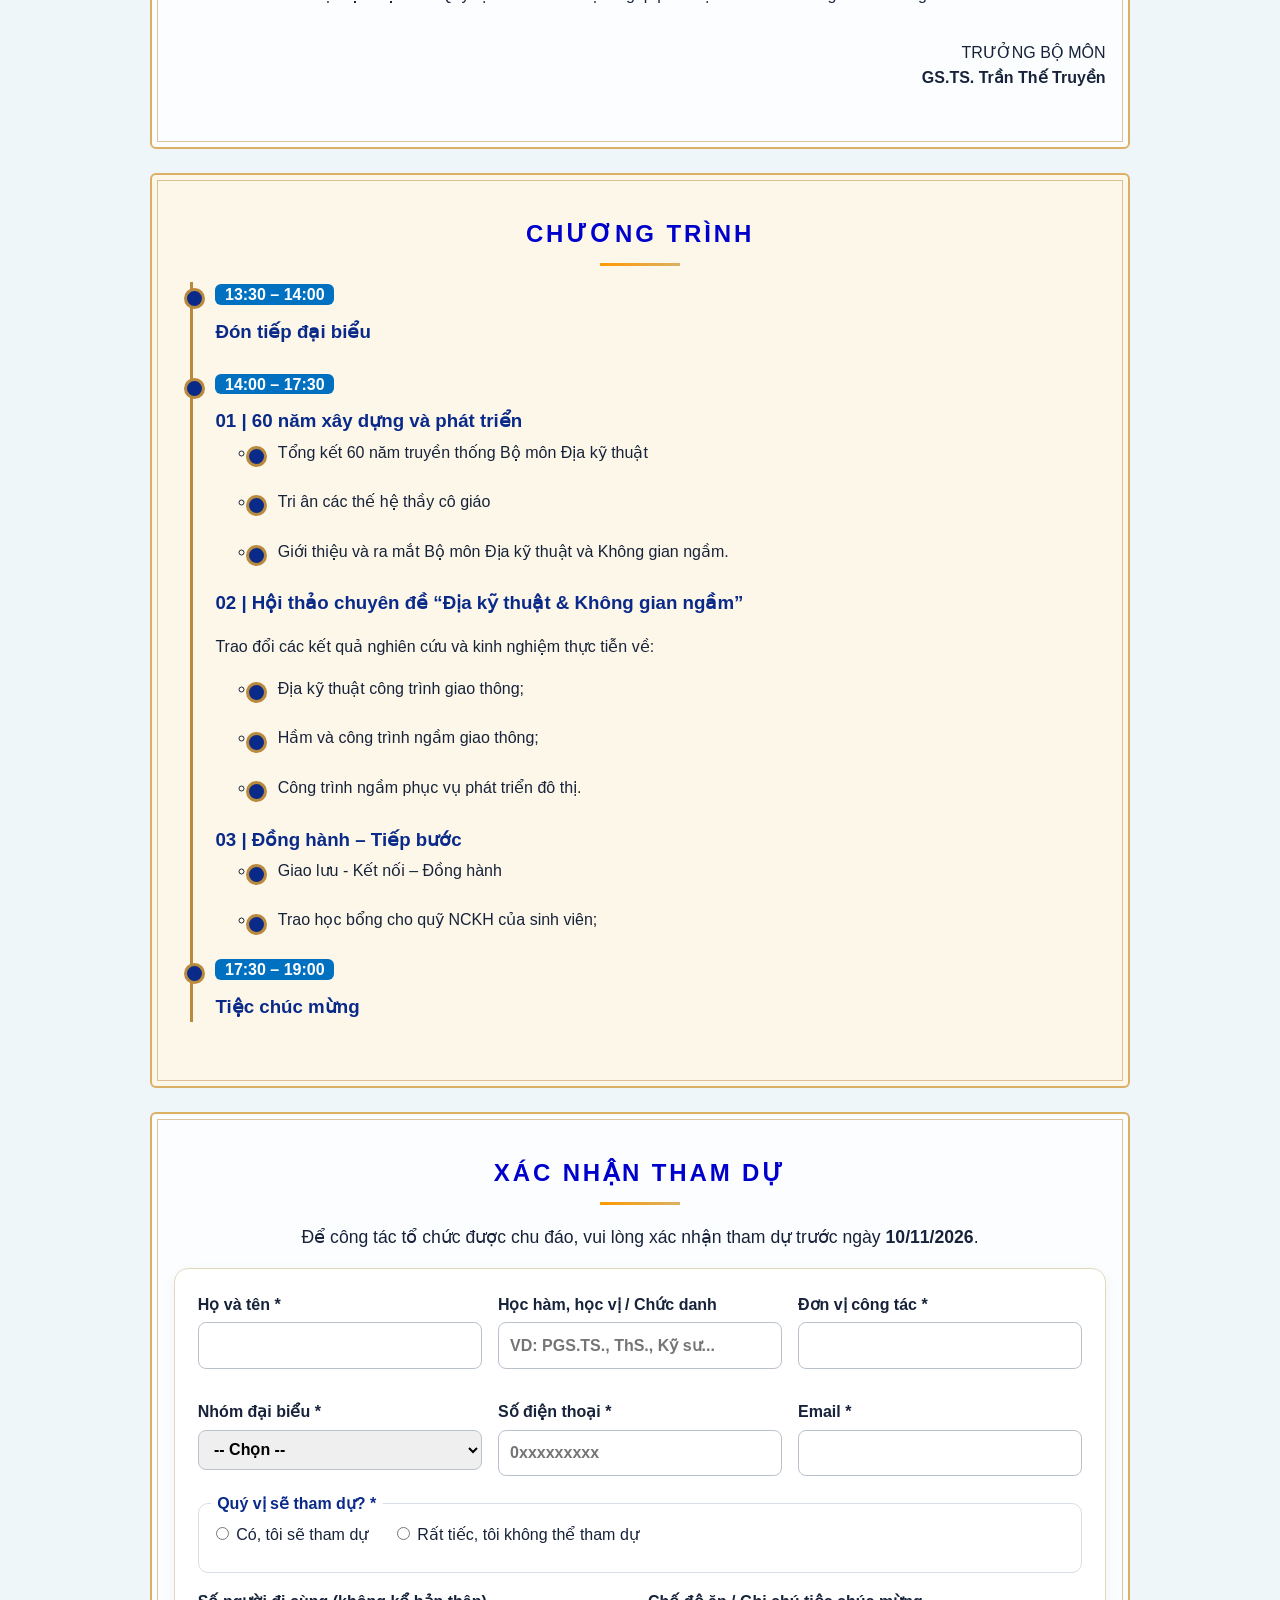
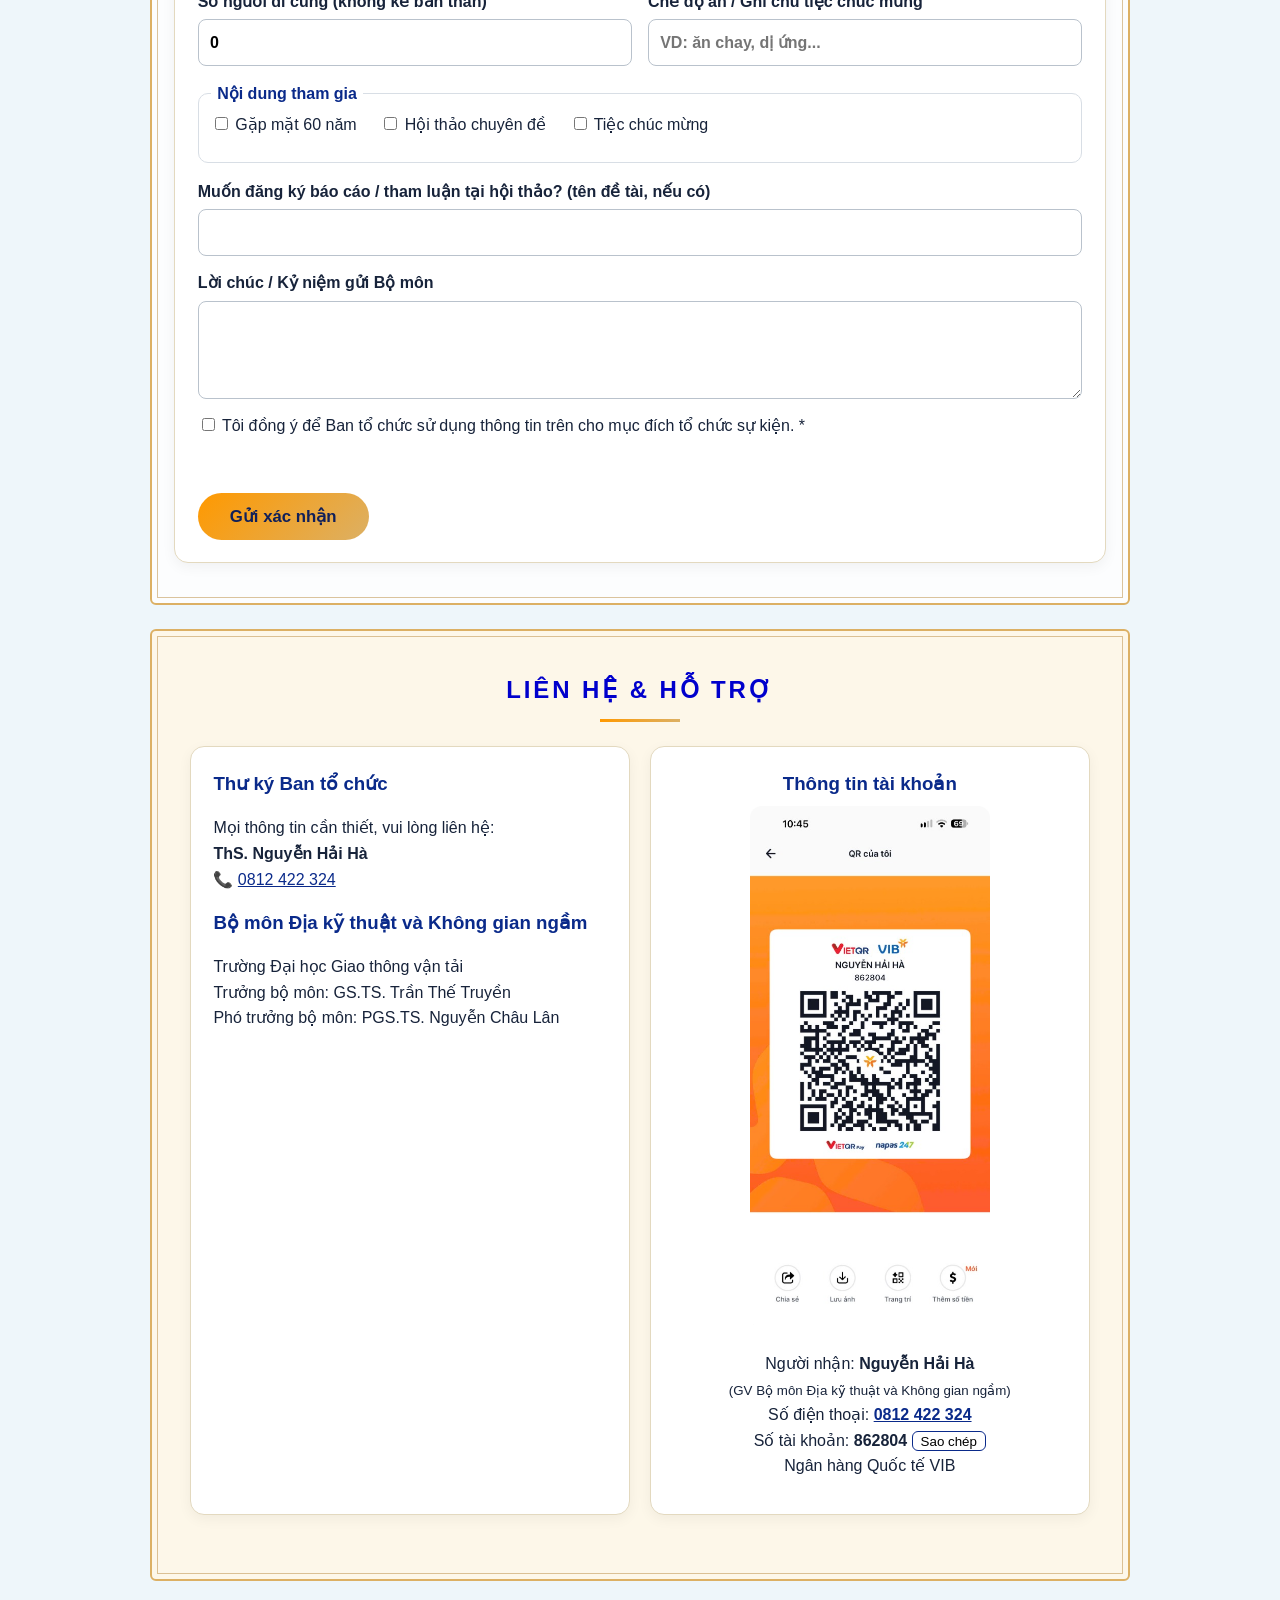
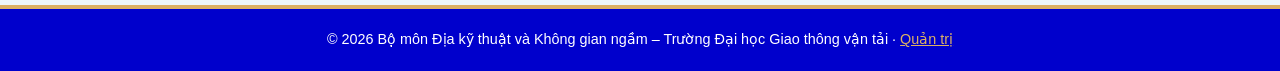
==== commit 9de966d7: "Cap nhat noi dung thu moi, lich trinh buoi chieu va thu ky theo PDF moi" ====
--- a/index.html
+++ b/index.html
@@ -4,7 +4,7 @@
 <meta charset="UTF-8">
 <meta name="viewport" content="width=device-width, initial-scale=1">
 <title>Thư mời – 60 năm Địa kỹ thuật UTC (1966–2026)</title>
-<meta name="description" content="Thư mời gặp mặt kỷ niệm 60 năm và Hội thảo khoa học Địa kỹ thuật & Không gian ngầm, ngày 18/11/2026.">
+<meta name="description" content="Thư mời gặp mặt kỷ niệm 60 năm và Hội thảo chuyên đề Địa kỹ thuật & Không gian ngầm, ngày 18/11/2026.">
 <link rel="stylesheet" href="style.css">
 </head>
 <body>
@@ -21,21 +21,21 @@
 
 <header class="hero" id="top">
   <img class="logo" src="assets/logo_utc.png" alt="Logo Trường Đại học Giao thông vận tải">
-  <p class="org">TRƯỜNG ĐẠI HỌC GIAO THÔNG VẬN TẢI<br>BỘ MÔN ĐỊA KỸ THUẬT VÀ KHÔNG GIAN NGẦM</p>
+  <p class="org">TRƯỜNG ĐẠI HỌC GIAO THÔNG VẬN TẢI<br>KHOA CÔNG TRÌNH VÀ MÔI TRƯỜNG<br>BỘ MÔN ĐỊA KỸ THUẬT VÀ KHÔNG GIAN NGẦM</p>
   <h1>60 NĂM<br><span>XÂY DỰNG – PHÁT TRIỂN</span></h1>
   <p class="sub">ĐỊA KỸ THUẬT – GIAO THÔNG VẬN TẢI</p>
   <p class="years">1966 – 2026</p>
-  <p class="slogan">Kế thừa truyền thống · Kết nối tri thức · Kiến tạo tương lai</p>
+  <p class="slogan">KẾ THỪA TRUYỀN THỐNG · KIẾN TẠO TƯƠNG LAI</p>
   <div class="countdown" id="countdown" aria-live="polite"></div>
   <a class="btn" href="#dang-ky">Xác nhận tham dự</a>
 </header>
 
 <section id="thu-moi" class="sec invite">
   <h2>THƯ MỜI</h2>
-  <p class="lead">Tham dự gặp mặt kỷ niệm 60 năm xây dựng và phát triển<br>và Hội thảo khoa học <b>“Địa kỹ thuật &amp; Không gian ngầm”</b></p>
-  <p class="who">Bộ môn Địa kỹ thuật và Không gian ngầm – Trường Đại học Giao thông vận tải<br>trân trọng kính mời Quý vị tham dự chương trình.</p>
+  <p class="lead">Tham dự gặp mặt kỷ niệm 60 năm - xây dựng và phát triển<br>và Hội thảo chuyên đề <b>“Địa kỹ thuật &amp; Không gian ngầm”</b></p>
+  <p class="who">Bộ môn Địa kỹ thuật và Không gian ngầm – Trường Đại học Giao thông vận tải<br>trân trọng kính mời Quý vị tham dự chương trình gặp mặt Kỷ niệm và Hội thảo chuyên đề.</p>
   <div class="cards">
-    <div class="card"><h3>🕗 Thời gian</h3><p>08:30 – 11:30<br>Thứ Tư, ngày 18/11/2026</p></div>
+    <div class="card"><h3>🕑 Thời gian</h3><p>14:00 – 17:30<br>Thứ Tư, ngày 18/11/2026</p></div>
     <div class="card"><h3>📍 Địa điểm</h3><p>Phòng 601, nhà A1<br>Trường Đại học Giao thông vận tải<br>Số 3 Cầu Giấy, phường Láng, TP. Hà Nội</p></div>
   </div>
   <p class="note">Sự hiện diện của Quý vị là niềm vinh dự và góp phần tạo nên thành công của chương trình.</p>
@@ -45,17 +45,17 @@
 <section id="chuong-trinh" class="sec alt">
   <h2>CHƯƠNG TRÌNH</h2>
   <ol class="timeline">
-    <li><time>08:00 – 08:30</time><h3>Đón tiếp đại biểu</h3></li>
-    <li><time>08:30 – 11:30</time>
+    <li><time>13:30 – 14:00</time><h3>Đón tiếp đại biểu</h3></li>
+    <li><time>14:00 – 17:30</time>
       <h3>01 | 60 năm xây dựng và phát triển</h3>
-      <ul><li>Tổng kết 60 năm truyền thống Bộ môn Địa kỹ thuật;</li><li>Tri ân các thế hệ thầy cô giáo;</li><li>Giới thiệu và ra mắt Bộ môn Địa kỹ thuật và Không gian ngầm.</li></ul>
-      <h3>02 | Hội thảo khoa học “Địa kỹ thuật &amp; Không gian ngầm”</h3>
-      <p>Trao đổi kết quả nghiên cứu và kinh nghiệm thực tiễn về:</p>
+      <ul><li>Tổng kết 60 năm truyền thống Bộ môn Địa kỹ thuật</li><li>Tri ân các thế hệ thầy cô giáo</li><li>Giới thiệu và ra mắt Bộ môn Địa kỹ thuật và Không gian ngầm.</li></ul>
+      <h3>02 | Hội thảo chuyên đề “Địa kỹ thuật &amp; Không gian ngầm”</h3>
+      <p>Trao đổi các kết quả nghiên cứu và kinh nghiệm thực tiễn về:</p>
       <ul><li>Địa kỹ thuật công trình giao thông;</li><li>Hầm và công trình ngầm giao thông;</li><li>Công trình ngầm phục vụ phát triển đô thị.</li></ul>
       <h3>03 | Đồng hành – Tiếp bước</h3>
-      <ul><li>Giao lưu – kết nối – đồng hành;</li><li>Trao học bổng cho quỹ NCKH của sinh viên.</li></ul>
+      <ul><li>Giao lưu - Kết nối – Đồng hành</li><li>Trao học bổng cho quỹ NCKH của sinh viên;</li></ul>
     </li>
-    <li><time>11:30 – 13:00</time><h3>Tiệc trưa và giao lưu</h3></li>
+    <li><time>17:30 – 19:00</time><h3>Tiệc chúc mừng</h3></li>
   </ol>
 </section>
 
@@ -92,13 +92,13 @@
     <div id="attendBox">
       <div class="grid">
         <label>Số người đi cùng (không kể bản thân)<input name="nguoiDiCung" type="number" min="0" max="10" value="0"></label>
-        <label>Chế độ ăn / Ghi chú tiệc trưa<input name="anUong" maxlength="120" placeholder="VD: ăn chay, dị ứng..."></label>
+        <label>Chế độ ăn / Ghi chú tiệc chúc mừng<input name="anUong" maxlength="120" placeholder="VD: ăn chay, dị ứng..."></label>
       </div>
       <fieldset>
         <legend>Nội dung tham gia</legend>
         <label class="inline"><input type="checkbox" name="noiDung" value="Lễ gặp mặt 60 năm"> Gặp mặt 60 năm</label>
-        <label class="inline"><input type="checkbox" name="noiDung" value="Hội thảo khoa học"> Hội thảo khoa học</label>
-        <label class="inline"><input type="checkbox" name="noiDung" value="Tiệc trưa & giao lưu"> Tiệc trưa &amp; giao lưu</label>
+        <label class="inline"><input type="checkbox" name="noiDung" value="Hội thảo chuyên đề"> Hội thảo chuyên đề</label>
+        <label class="inline"><input type="checkbox" name="noiDung" value="Tiệc chúc mừng"> Tiệc chúc mừng</label>
       </fieldset>
       <label>Muốn đăng ký báo cáo / tham luận tại hội thảo? (tên đề tài, nếu có)<input name="thamLuan" maxlength="200"></label>
     </div>
@@ -125,10 +125,10 @@
   <div class="cards">
     <div class="card">
       <h3>Thư ký Ban tổ chức</h3>
-      <p>Mọi thông tin hỗ trợ Hội thảo vui lòng liên hệ:<br><b>ThS. Trần Thị Thu Hiền</b><br>
-      📞 <a href="tel:0983821637">0983 821 637</a></p>
+      <p>Mọi thông tin cần thiết, vui lòng liên hệ:<br><b>ThS. Nguyễn Hải Hà</b><br>
+      📞 <a href="tel:0812422324">0812 422 324</a></p>
       <h3>Bộ môn Địa kỹ thuật và Không gian ngầm</h3>
-      <p>Trưởng bộ môn: GS.TS. Trần Thế Truyền<br>Phó trưởng bộ môn: PGS.TS. Nguyễn Châu Lân</p>
+      <p>Trường Đại học Giao thông vận tải<br>Trưởng bộ môn: GS.TS. Trần Thế Truyền<br>Phó trưởng bộ môn: PGS.TS. Nguyễn Châu Lân</p>
     </div>
     <div class="card pay">
       <h3>Thông tin tài khoản</h3>
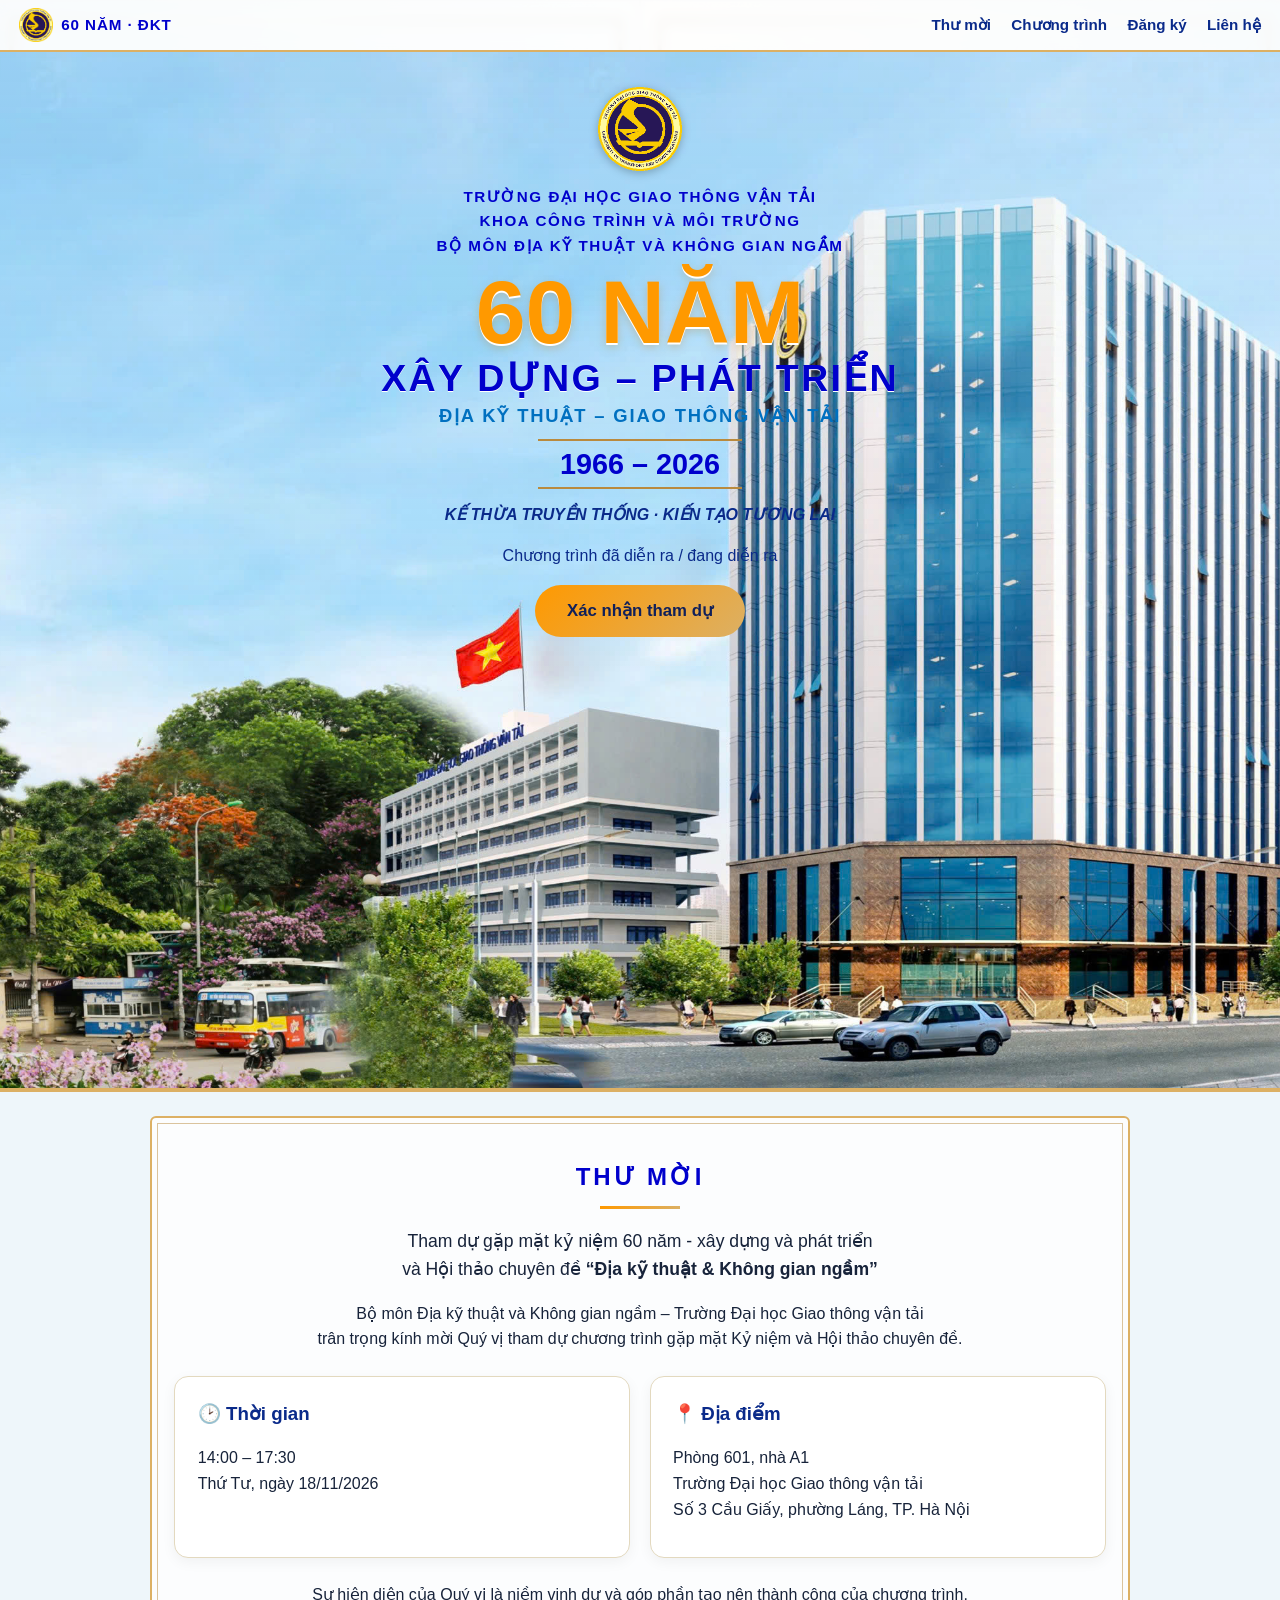
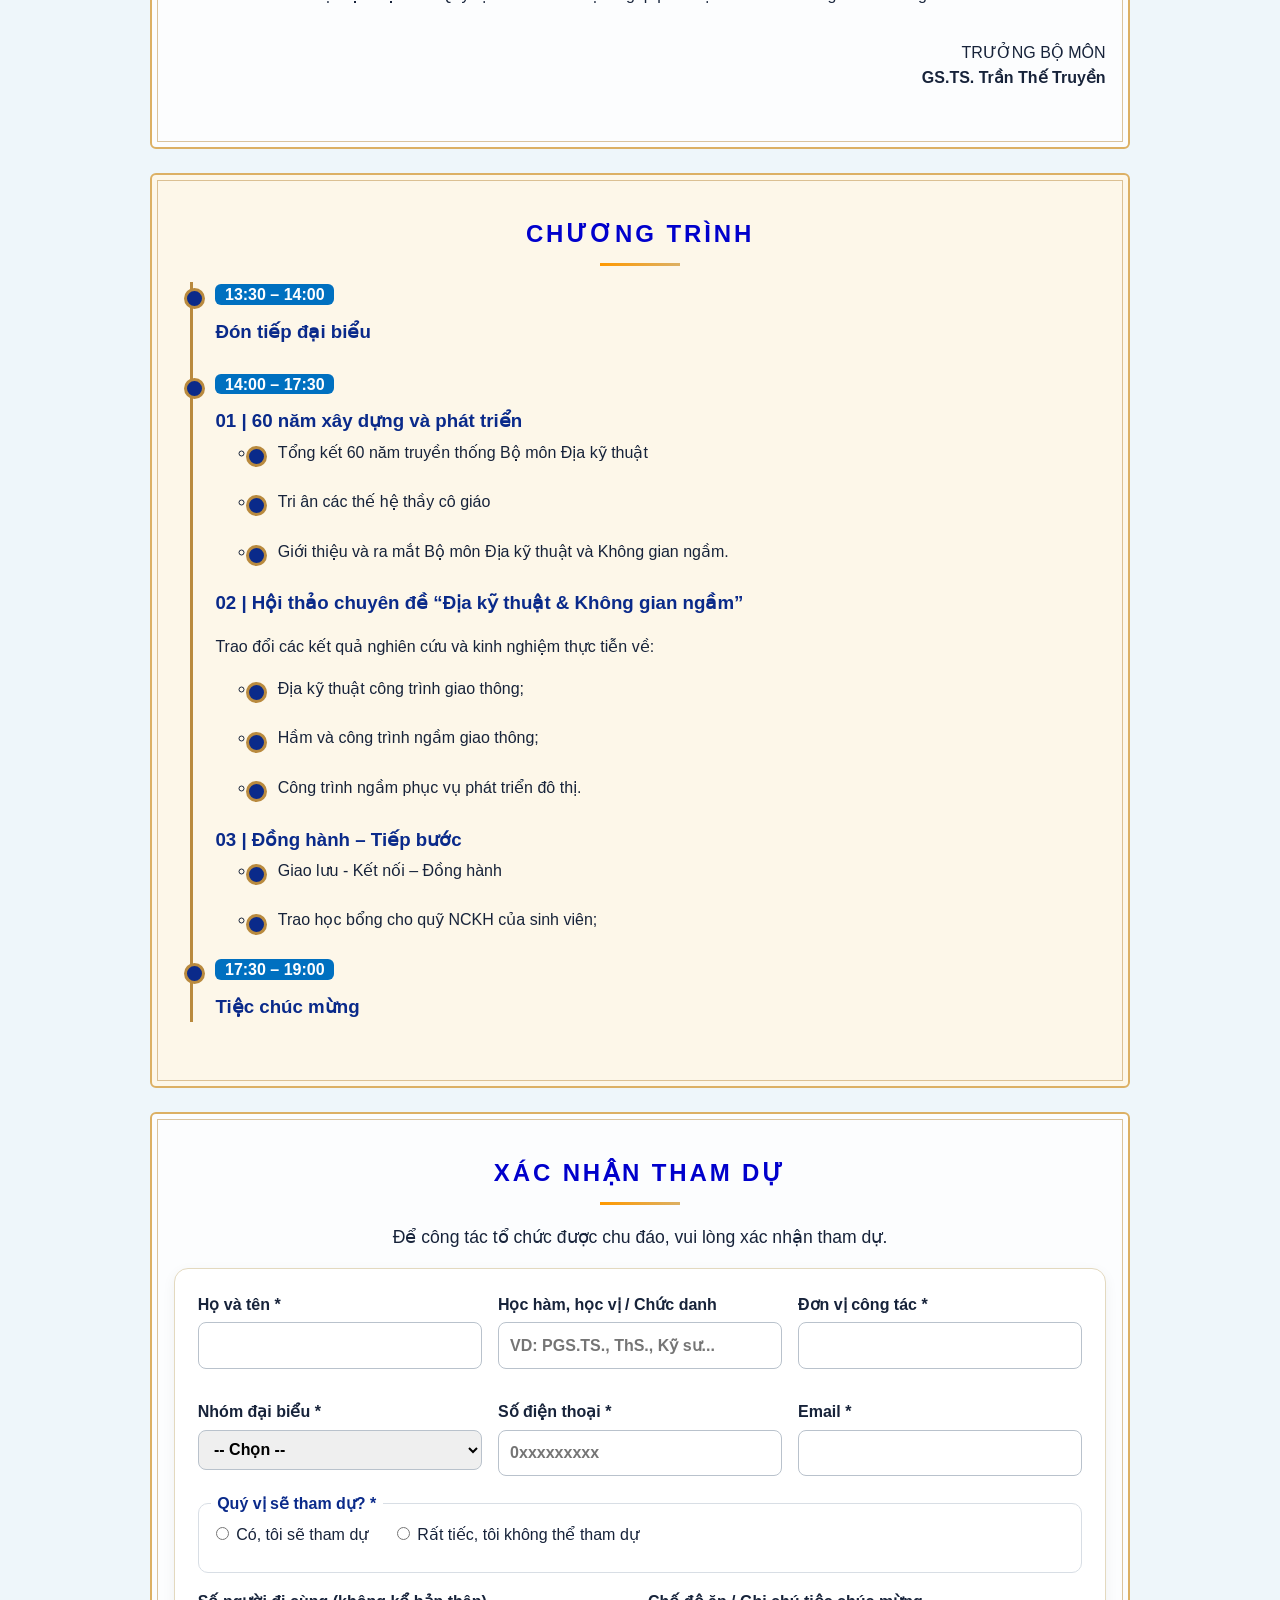
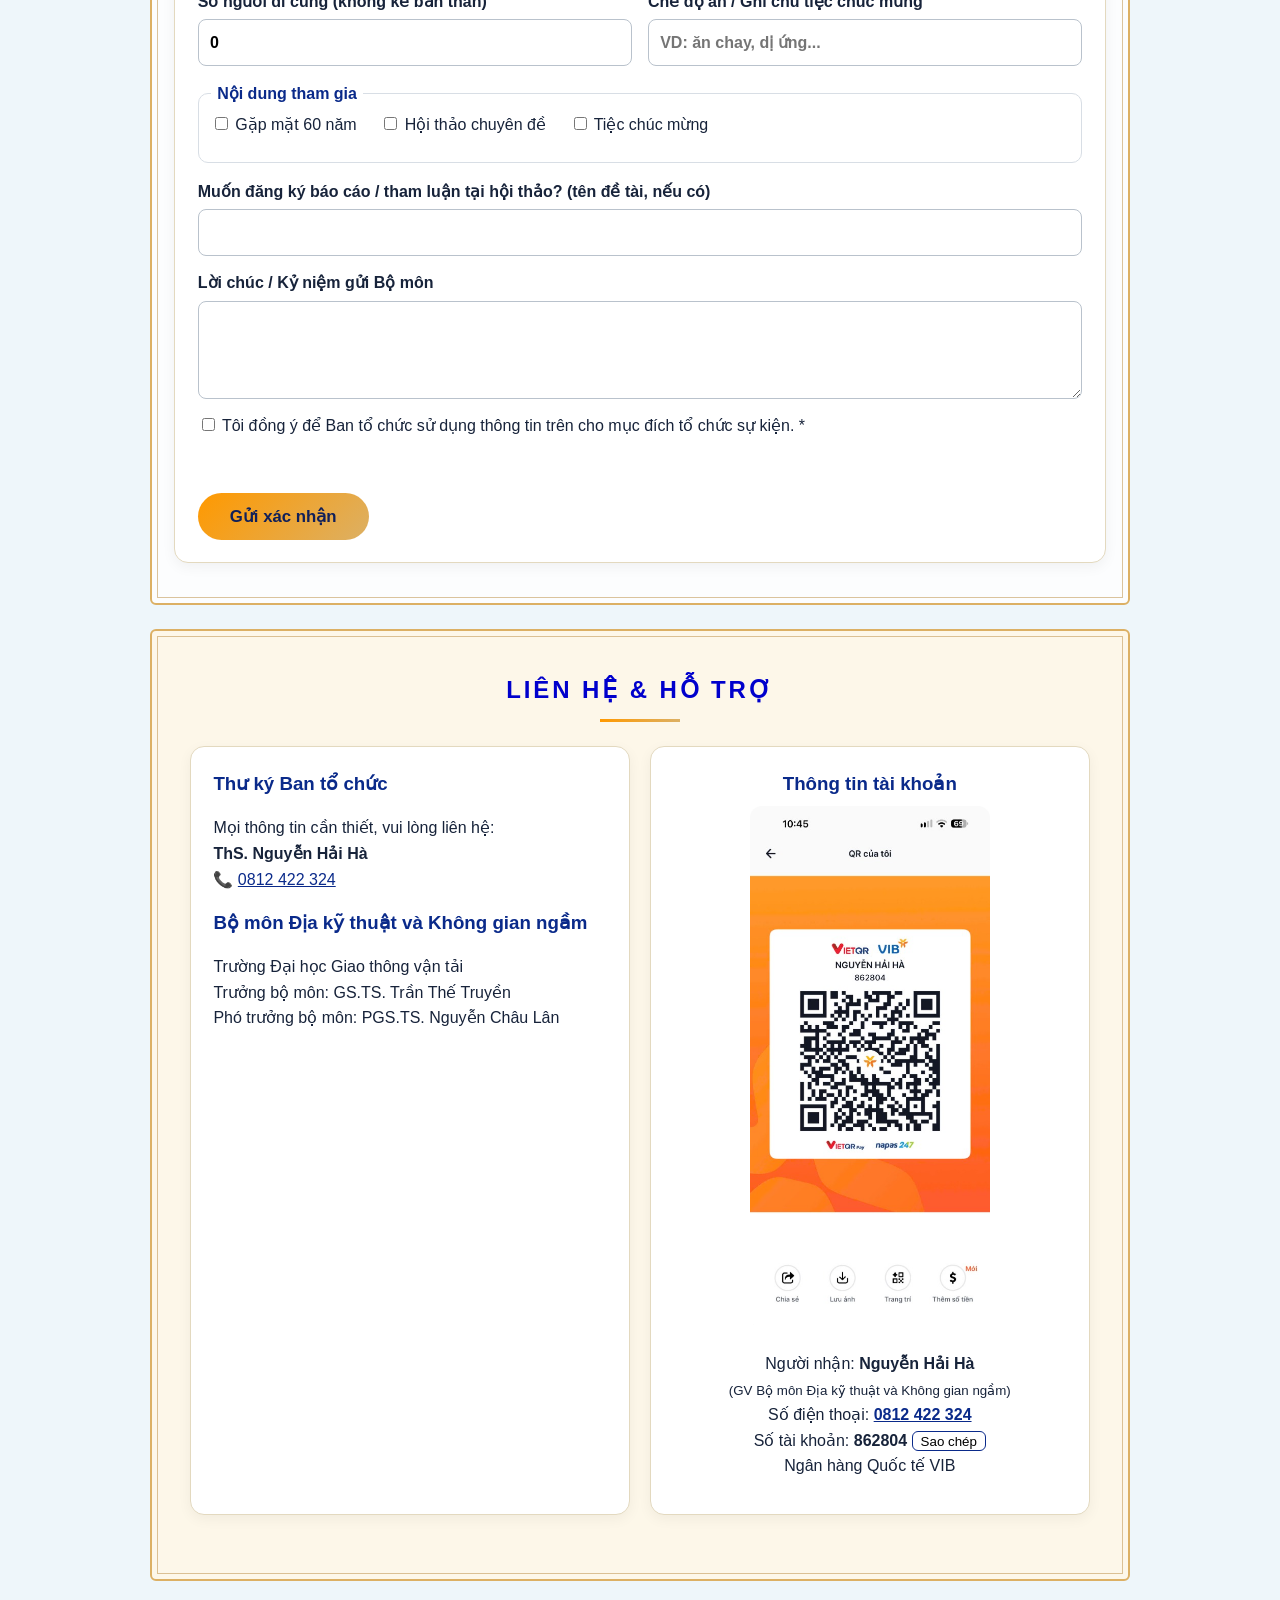
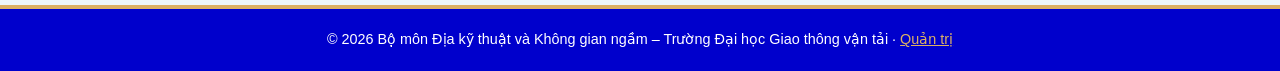
==== commit 98d45c3b: "Bo moc thoi gian han xac nhan tham du" ====
--- a/index.html
+++ b/index.html
@@ -61,7 +61,7 @@
 
 <section id="dang-ky" class="sec">
   <h2>XÁC NHẬN THAM DỰ</h2>
-  <p class="lead">Để công tác tổ chức được chu đáo, vui lòng xác nhận tham dự trước ngày <b id="deadline"></b>.</p>
+  <p class="lead">Để công tác tổ chức được chu đáo, vui lòng xác nhận tham dự.</p>
 
   <form id="regForm" novalidate>
     <div class="grid">
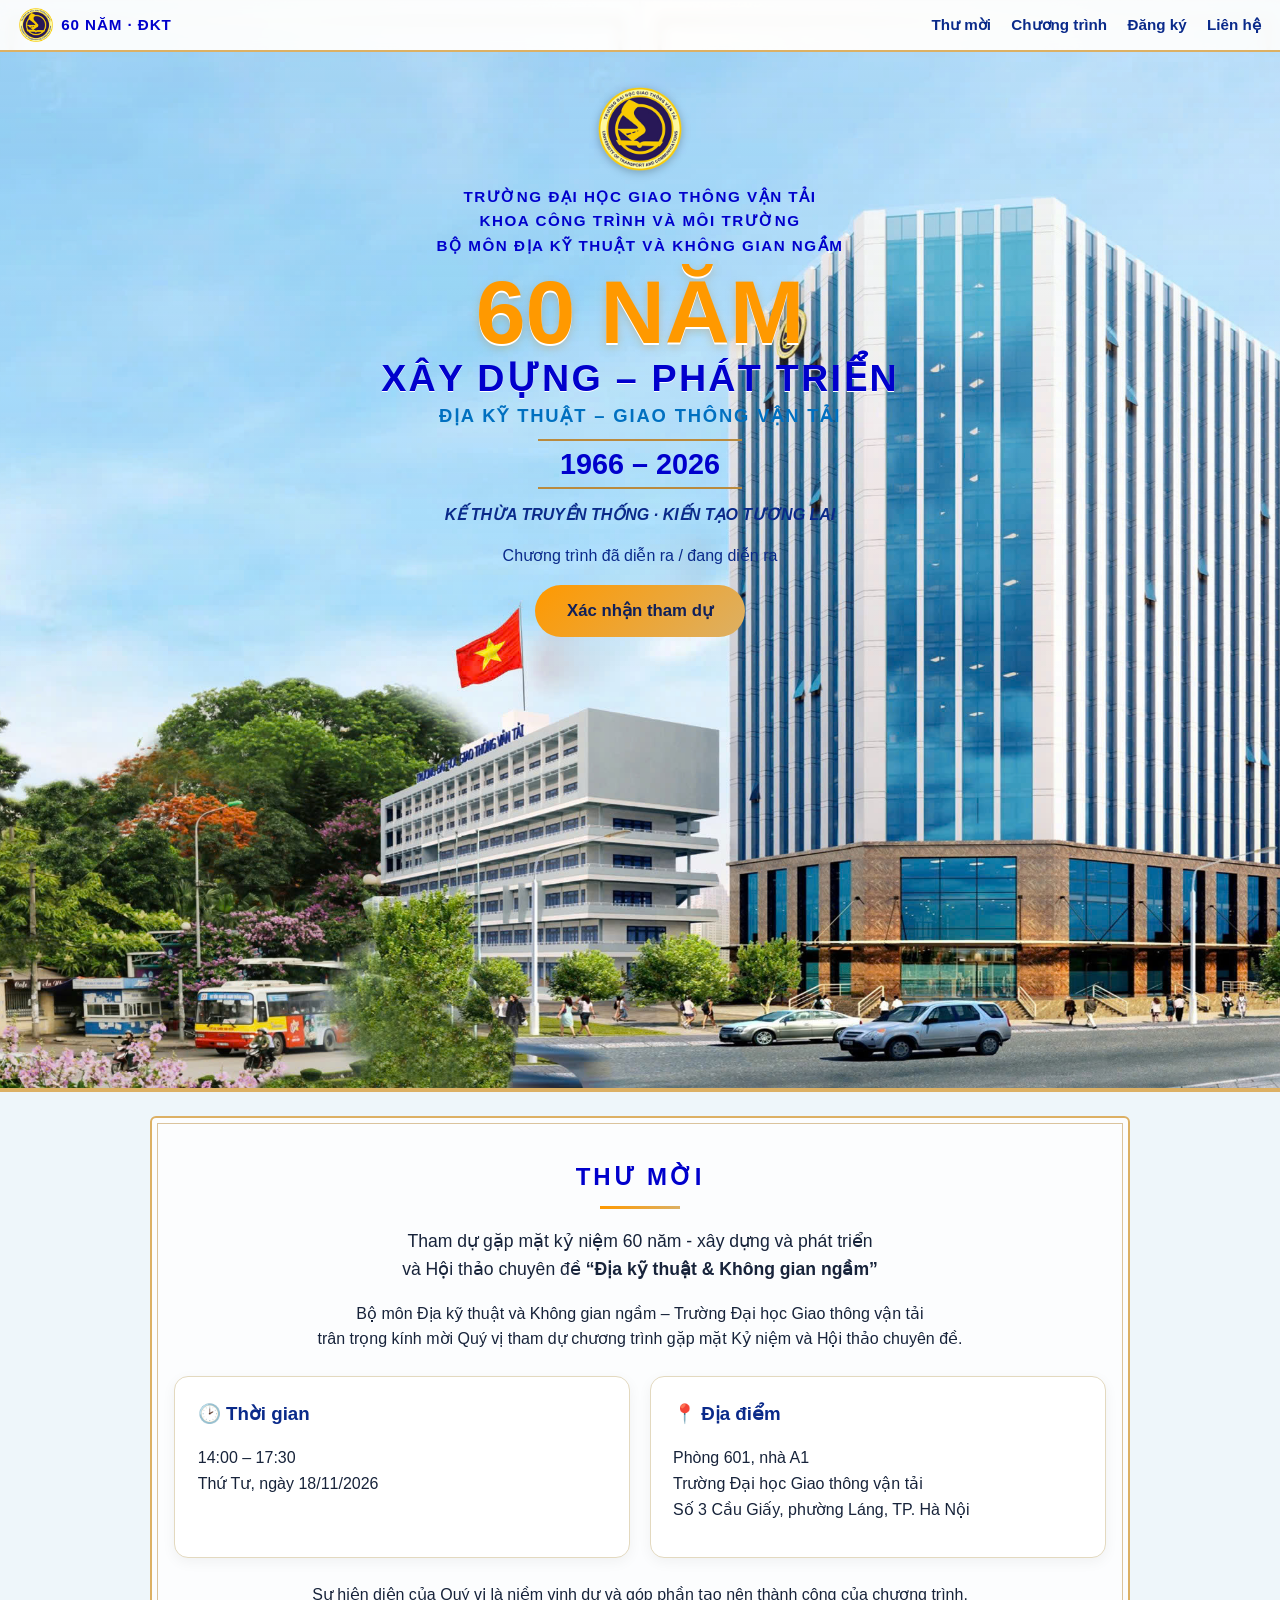
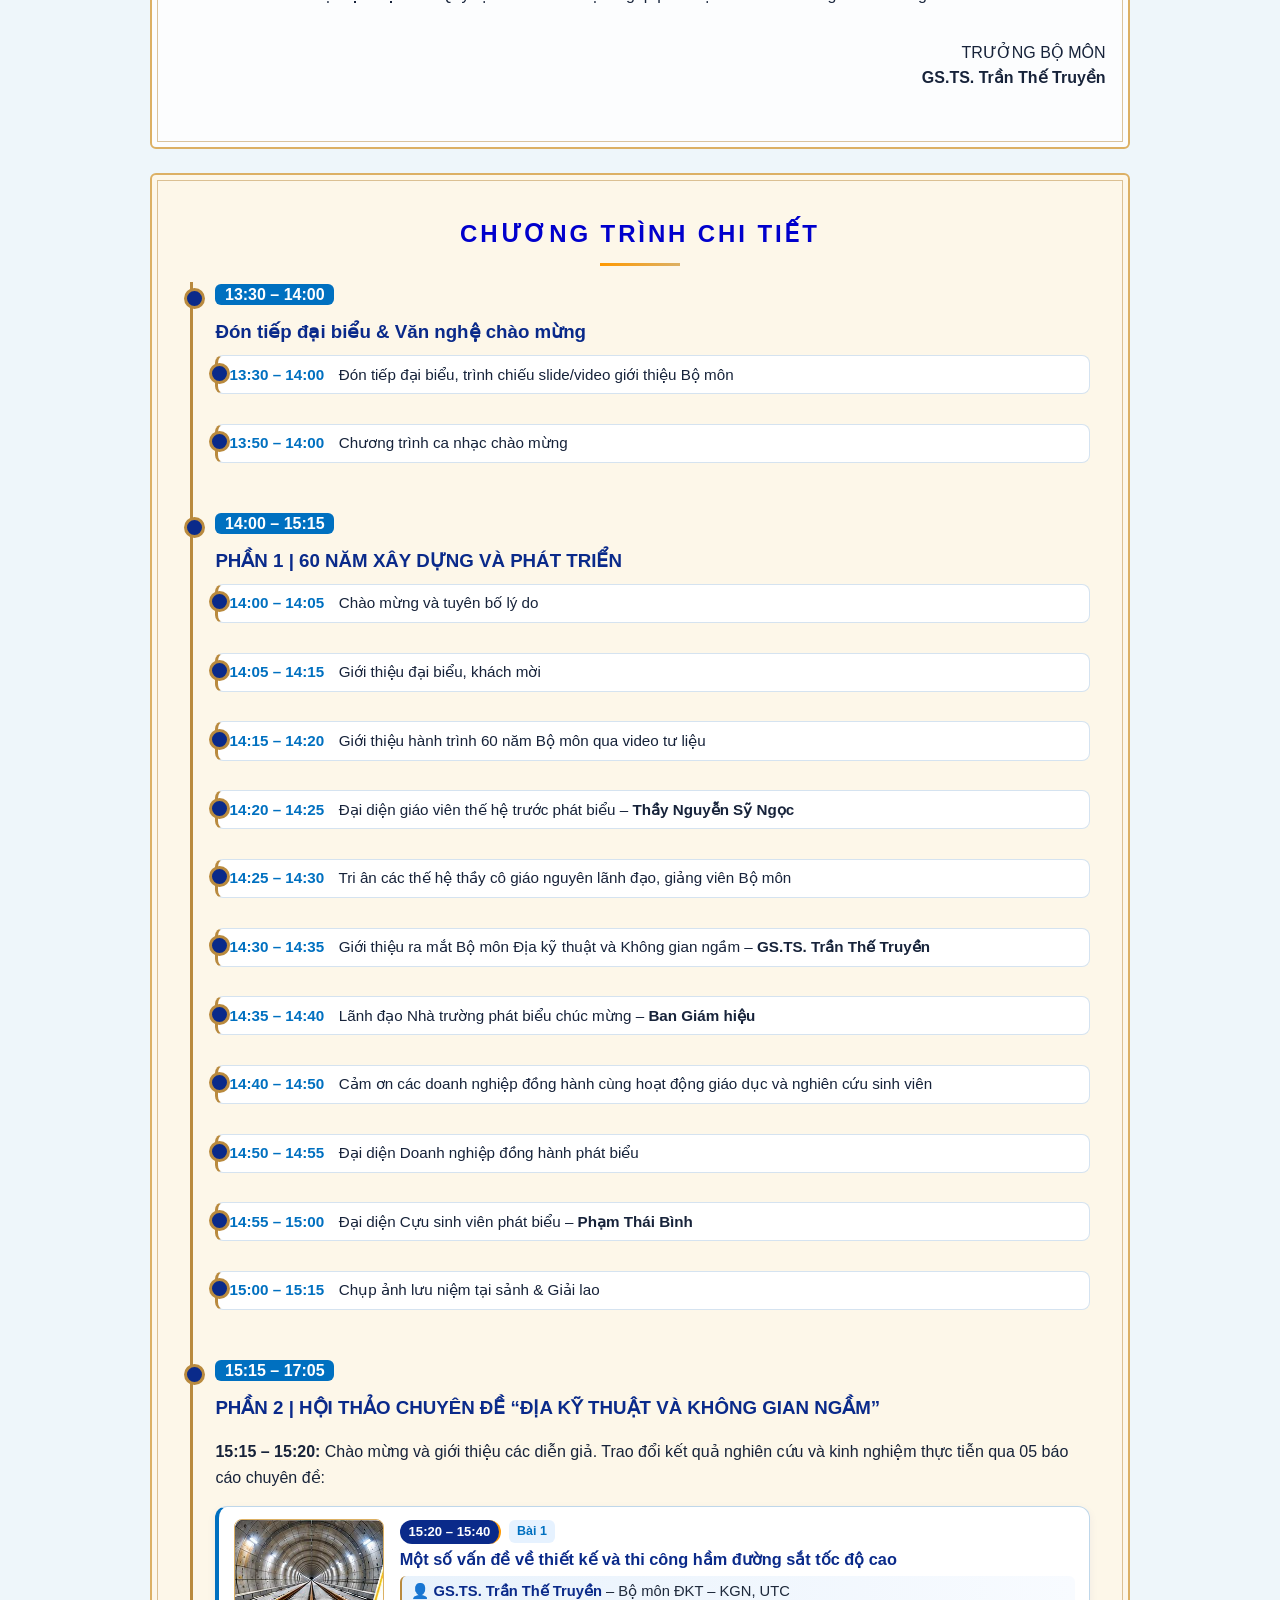
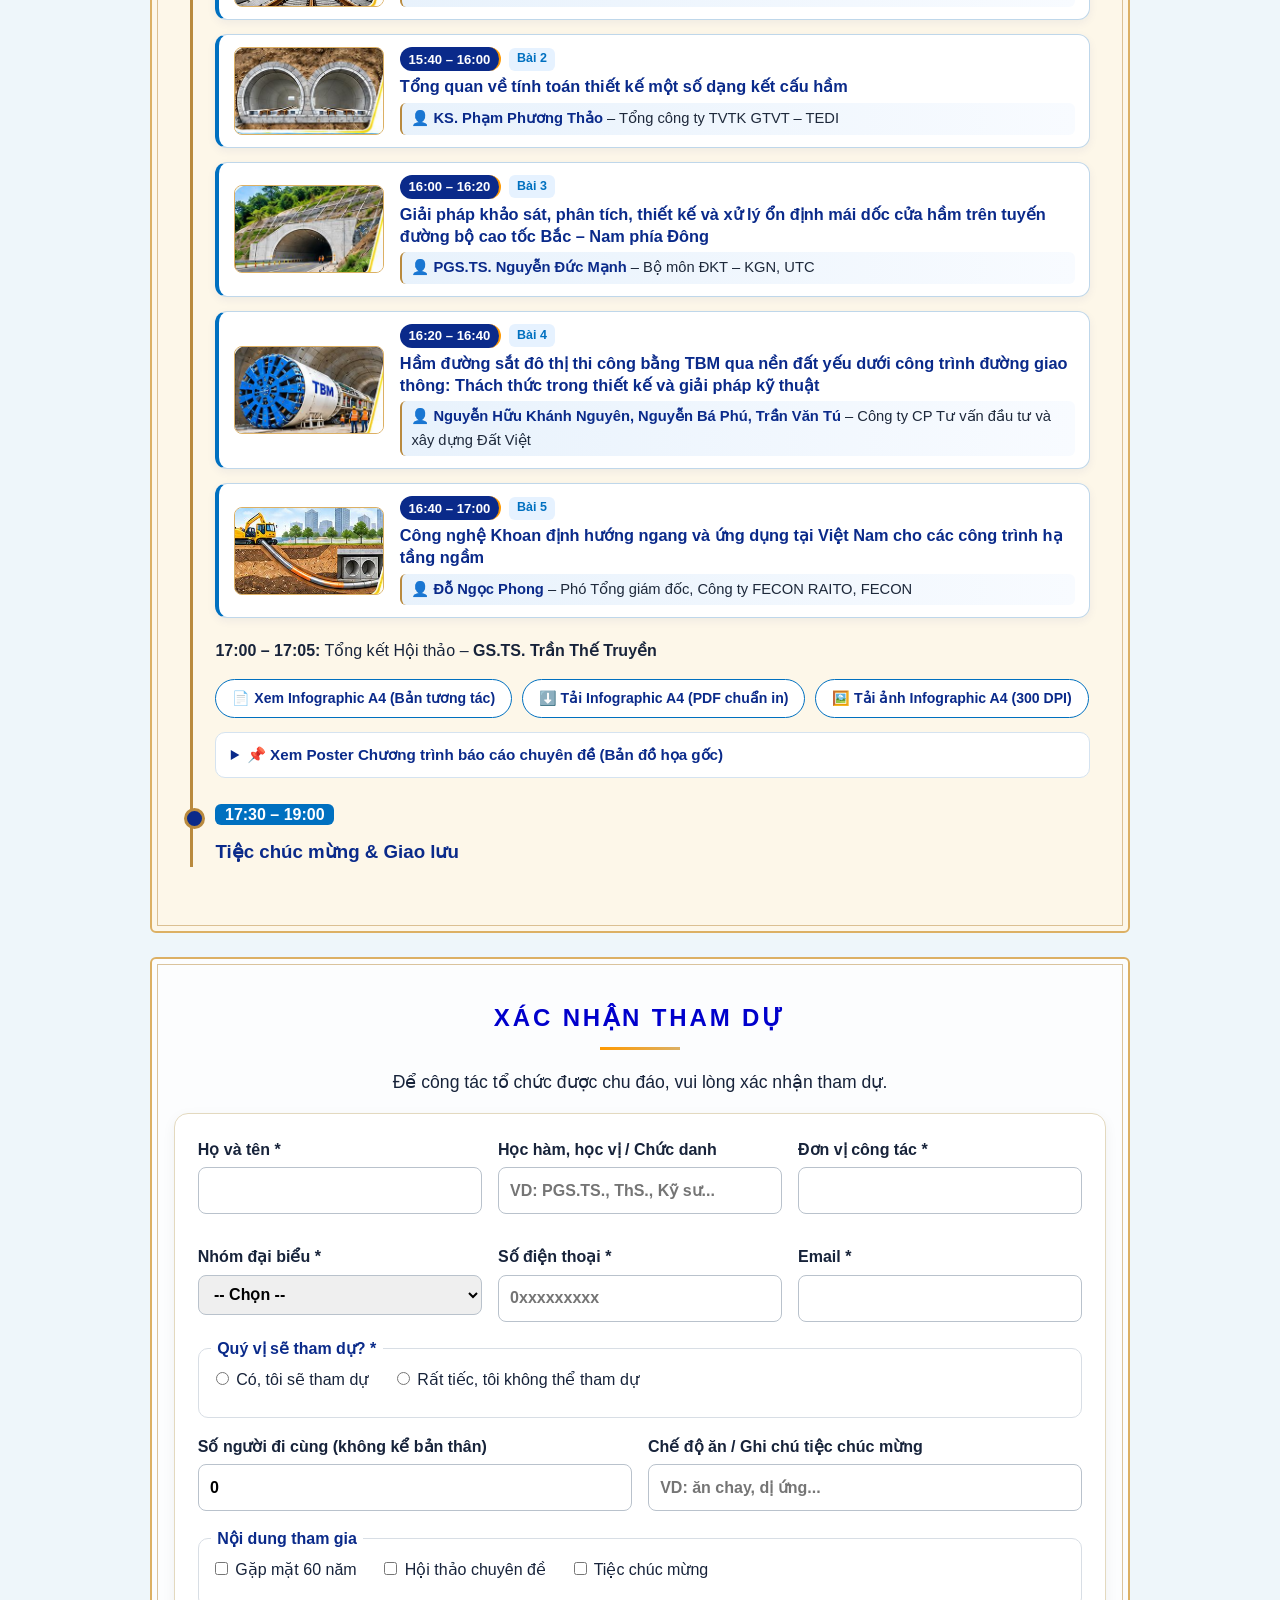
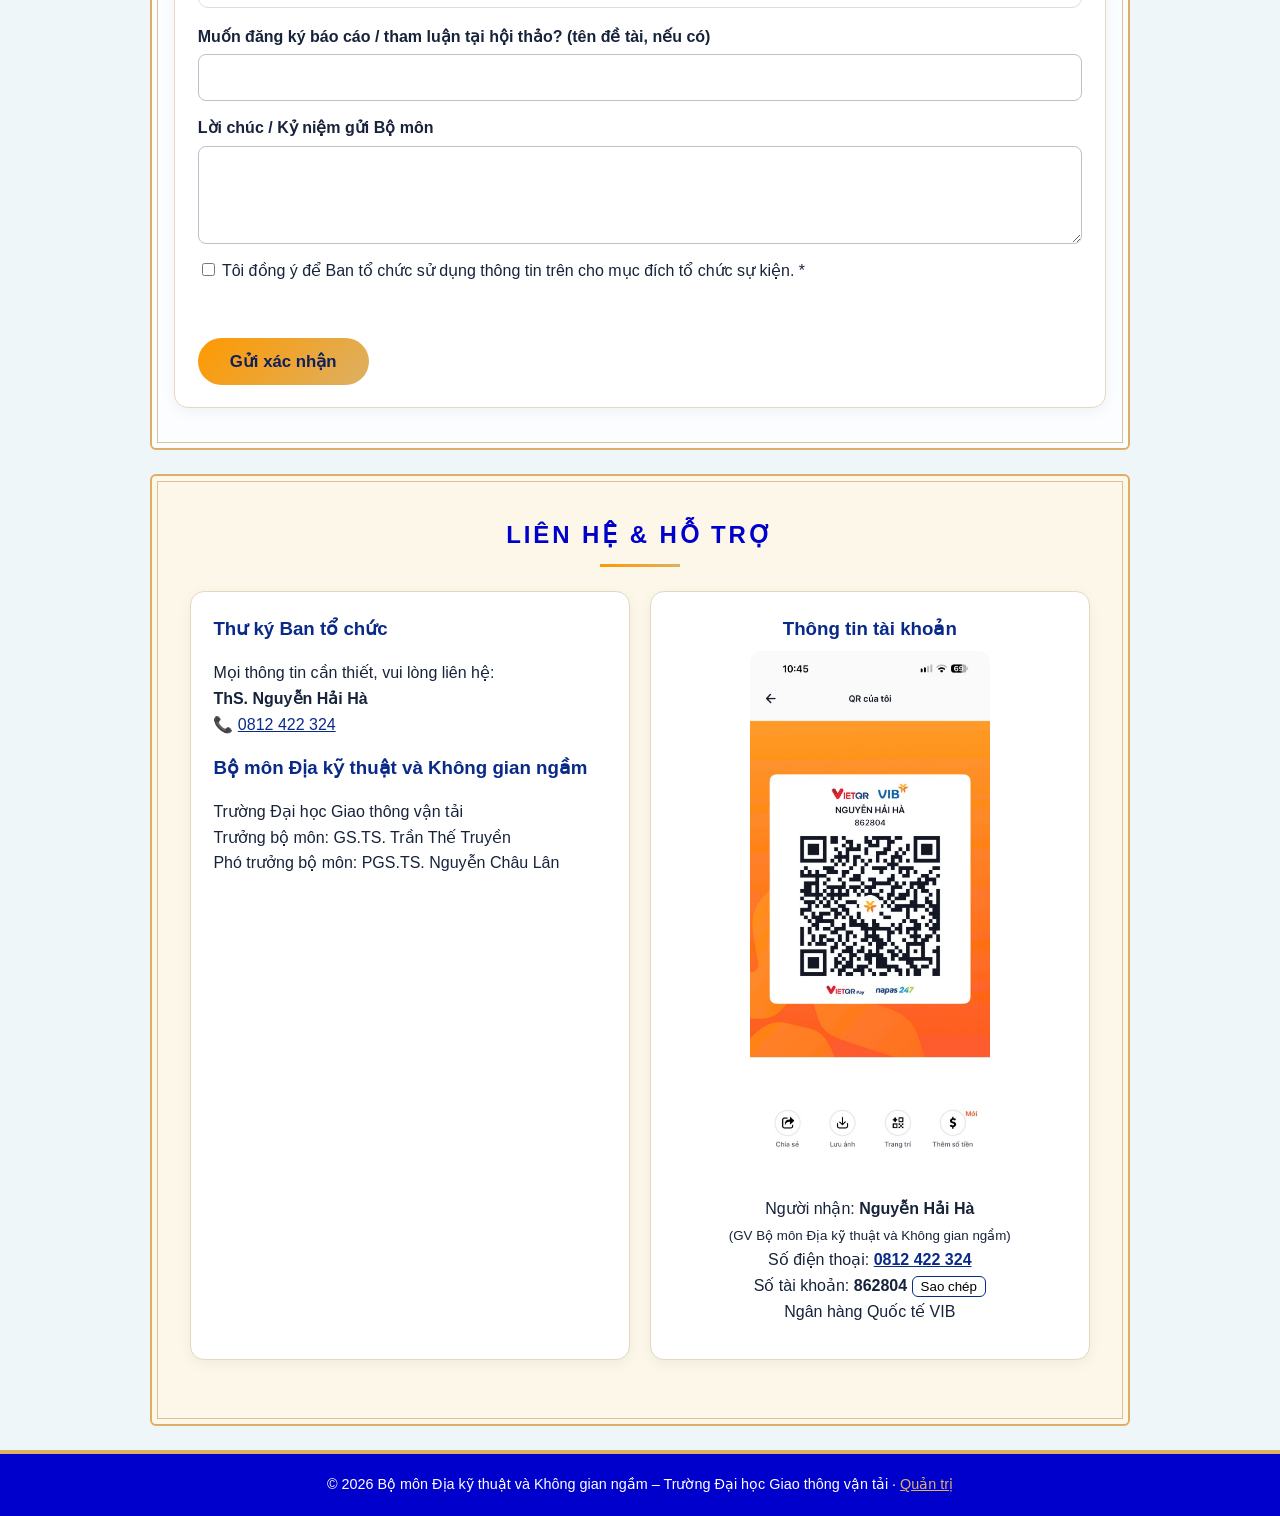
==== commit 66e0e8a4: "Cap nhat chi tiet Chuong trinh 60 nam Bo mon DKT theo PDF moi (giu nguyen link dang ky & endpoint)" ====
--- a/index.html
+++ b/index.html
@@ -43,19 +43,104 @@
 </section>
 
 <section id="chuong-trinh" class="sec alt">
-  <h2>CHƯƠNG TRÌNH</h2>
+  <h2>CHƯƠNG TRÌNH CHI TIẾT</h2>
   <ol class="timeline">
-    <li><time>13:30 – 14:00</time><h3>Đón tiếp đại biểu</h3></li>
-    <li><time>14:00 – 17:30</time>
-      <h3>01 | 60 năm xây dựng và phát triển</h3>
-      <ul><li>Tổng kết 60 năm truyền thống Bộ môn Địa kỹ thuật</li><li>Tri ân các thế hệ thầy cô giáo</li><li>Giới thiệu và ra mắt Bộ môn Địa kỹ thuật và Không gian ngầm.</li></ul>
-      <h3>02 | Hội thảo chuyên đề “Địa kỹ thuật &amp; Không gian ngầm”</h3>
-      <p>Trao đổi các kết quả nghiên cứu và kinh nghiệm thực tiễn về:</p>
-      <ul><li>Địa kỹ thuật công trình giao thông;</li><li>Hầm và công trình ngầm giao thông;</li><li>Công trình ngầm phục vụ phát triển đô thị.</li></ul>
-      <h3>03 | Đồng hành – Tiếp bước</h3>
-      <ul><li>Giao lưu - Kết nối – Đồng hành</li><li>Trao học bổng cho quỹ NCKH của sinh viên;</li></ul>
+    <li>
+      <time>13:30 – 14:00</time>
+      <h3>Đón tiếp đại biểu &amp; Văn nghệ chào mừng</h3>
+      <ul class="prog-list">
+        <li><span class="p-time">13:30 – 14:00</span> Đón tiếp đại biểu, trình chiếu slide/video giới thiệu Bộ môn</li>
+        <li><span class="p-time">13:50 – 14:00</span> Chương trình ca nhạc chào mừng</li>
+      </ul>
     </li>
-    <li><time>17:30 – 19:00</time><h3>Tiệc chúc mừng</h3></li>
+
+    <li>
+      <time>14:00 – 15:15</time>
+      <h3>PHẦN 1 | 60 NĂM XÂY DỰNG VÀ PHÁT TRIỂN</h3>
+      <ul class="prog-list">
+        <li><span class="p-time">14:00 – 14:05</span> Chào mừng và tuyên bố lý do</li>
+        <li><span class="p-time">14:05 – 14:15</span> Giới thiệu đại biểu, khách mời</li>
+        <li><span class="p-time">14:15 – 14:20</span> Giới thiệu hành trình 60 năm Bộ môn qua video tư liệu</li>
+        <li><span class="p-time">14:20 – 14:25</span> Đại diện giáo viên thế hệ trước phát biểu – <b>Thầy Nguyễn Sỹ Ngọc</b></li>
+        <li><span class="p-time">14:25 – 14:30</span> Tri ân các thế hệ thầy cô giáo nguyên lãnh đạo, giảng viên Bộ môn</li>
+        <li><span class="p-time">14:30 – 14:35</span> Giới thiệu ra mắt Bộ môn Địa kỹ thuật và Không gian ngầm – <b>GS.TS. Trần Thế Truyền</b></li>
+        <li><span class="p-time">14:35 – 14:40</span> Lãnh đạo Nhà trường phát biểu chúc mừng – <b>Ban Giám hiệu</b></li>
+        <li><span class="p-time">14:40 – 14:50</span> Cảm ơn các doanh nghiệp đồng hành cùng hoạt động giáo dục và nghiên cứu sinh viên</li>
+        <li><span class="p-time">14:50 – 14:55</span> Đại diện Doanh nghiệp đồng hành phát biểu</li>
+        <li><span class="p-time">14:55 – 15:00</span> Đại diện Cựu sinh viên phát biểu – <b>Phạm Thái Bình</b></li>
+        <li><span class="p-time">15:00 – 15:15</span> Chụp ảnh lưu niệm tại sảnh &amp; Giải lao</li>
+      </ul>
+    </li>
+
+    <li>
+      <time>15:15 – 17:05</time>
+      <h3>PHẦN 2 | HỘI THẢO CHUYÊN ĐỀ “ĐỊA KỸ THUẬT VÀ KHÔNG GIAN NGẦM”</h3>
+      <p><b>15:15 – 15:20:</b> Chào mừng và giới thiệu các diễn giả. Trao đổi kết quả nghiên cứu và kinh nghiệm thực tiễn qua 05 báo cáo chuyên đề:</p>
+
+      <div class="seminar-agenda">
+        <div class="seminar-item">
+          <img class="seminar-thumb" src="assets/hoi_thao/topic_01_ham_dstdc.jpg" alt="Hầm đường sắt tốc độ cao" loading="lazy">
+          <div class="seminar-info">
+            <div class="seminar-meta"><span class="slot">15:20 – 15:40</span><span class="tag">Bài 1</span></div>
+            <h4>Một số vấn đề về thiết kế và thi công hầm đường sắt tốc độ cao</h4>
+            <p class="speaker">👤 <b>GS.TS. Trần Thế Truyền</b> – <span>Bộ môn ĐKT – KGN, UTC</span></p>
+          </div>
+        </div>
+
+        <div class="seminar-item">
+          <img class="seminar-thumb" src="assets/hoi_thao/topic_02_ket_cau_ham.jpg" alt="Tính toán thiết kế kết cấu hầm" loading="lazy">
+          <div class="seminar-info">
+            <div class="seminar-meta"><span class="slot">15:40 – 16:00</span><span class="tag">Bài 2</span></div>
+            <h4>Tổng quan về tính toán thiết kế một số dạng kết cấu hầm</h4>
+            <p class="speaker">👤 <b>KS. Phạm Phương Thảo</b> – <span>Tổng công ty TVTK GTVT – TEDI</span></p>
+          </div>
+        </div>
+
+        <div class="seminar-item">
+          <img class="seminar-thumb" src="assets/hoi_thao/topic_03_mai_doc_cua_ham.jpg" alt="Ổn định mái dốc cửa hầm cao tốc Bắc - Nam" loading="lazy">
+          <div class="seminar-info">
+            <div class="seminar-meta"><span class="slot">16:00 – 16:20</span><span class="tag">Bài 3</span></div>
+            <h4>Giải pháp khảo sát, phân tích, thiết kế và xử lý ổn định mái dốc cửa hầm trên tuyến đường bộ cao tốc Bắc – Nam phía Đông</h4>
+            <p class="speaker">👤 <b>PGS.TS. Nguyễn Đức Mạnh</b> – <span>Bộ môn ĐKT – KGN, UTC</span></p>
+          </div>
+        </div>
+
+        <div class="seminar-item">
+          <img class="seminar-thumb" src="assets/hoi_thao/topic_04_ham_metro_tbm.jpg" alt="Hầm đường sắt đô thị thi công bằng TBM" loading="lazy">
+          <div class="seminar-info">
+            <div class="seminar-meta"><span class="slot">16:20 – 16:40</span><span class="tag">Bài 4</span></div>
+            <h4>Hầm đường sắt đô thị thi công bằng TBM qua nền đất yếu dưới công trình đường giao thông: Thách thức trong thiết kế và giải pháp kỹ thuật</h4>
+            <p class="speaker">👤 <b>Nguyễn Hữu Khánh Nguyên, Nguyễn Bá Phú, Trần Văn Tú</b> – <span>Công ty CP Tư vấn đầu tư và xây dựng Đất Việt</span></p>
+          </div>
+        </div>
+
+        <div class="seminar-item">
+          <img class="seminar-thumb" src="assets/hoi_thao/topic_05_khoan_ngang_hdd.jpg" alt="Công nghệ khoan định hướng ngang HDD" loading="lazy">
+          <div class="seminar-info">
+            <div class="seminar-meta"><span class="slot">16:40 – 17:00</span><span class="tag">Bài 5</span></div>
+            <h4>Công nghệ Khoan định hướng ngang và ứng dụng tại Việt Nam cho các công trình hạ tầng ngầm</h4>
+            <p class="speaker">👤 <b>Đỗ Ngọc Phong</b> – <span>Phó Tổng giám đốc, Công ty FECON RAITO, FECON</span></p>
+          </div>
+        </div>
+      </div>
+
+      <p><b>17:00 – 17:05:</b> Tổng kết Hội thảo – <b>GS.TS. Trần Thế Truyền</b></p>
+
+      <div class="seminar-downloads">
+        <a class="btn-outline" href="infographic_hoi_thao_a4.html" target="_blank" rel="noopener">📄 Xem Infographic A4 (Bản tương tác)</a>
+        <a class="btn-outline" href="assets/CHUONG_TRINH_HOI_THAO_DKT_KGN_2026_A4_Print.pdf" download>⬇️ Tải Infographic A4 (PDF chuẩn in)</a>
+        <a class="btn-outline" href="assets/CHUONG_TRINH_HOI_THAO_DKT_KGN_2026_A4_300dpi.png" target="_blank" rel="noopener">🖼️ Tải ảnh Infographic A4 (300 DPI)</a>
+      </div>
+
+      <details class="poster-preview">
+        <summary>📌 Xem Poster Chương trình báo cáo chuyên đề (Bản đồ họa gốc)</summary>
+        <div class="poster-wrap">
+          <img src="assets/chuong_trinh_hoi_thao.jpg" alt="Chương trình Hội thảo chuyên đề Địa kỹ thuật và Không gian ngầm (18/11/2026)" loading="lazy">
+        </div>
+      </details>
+    </li>
+
+    <li><time>17:30 – 19:00</time><h3>Tiệc chúc mừng &amp; Giao lưu</h3></li>
   </ol>
 </section>
 
--- a/style.css
+++ b/style.css
@@ -43,6 +43,27 @@
 .timeline li::before{content:"";position:absolute;left:-9px;top:.4rem;width:15px;height:15px;border-radius:50%;background:var(--navy);border:3px solid var(--gold)}
 .timeline time{font-weight:700;color:#fff;background:var(--blue);padding:.1rem .6rem;border-radius:6px}
 .timeline h3{margin:.6rem 0 .2rem;color:var(--navy)}
+.prog-list{list-style:none;padding:0;margin:.5rem 0 .8rem;display:flex;flex-direction:column;gap:.35rem}
+.prog-list li{background:#fff;border:1px solid #d5e3f0;border-left:3px solid var(--gold);border-radius:8px;padding:.4rem .7rem;font-size:.95rem}
+.prog-list .p-time{display:inline-block;min-width:105px;font-weight:700;color:var(--blue)}
+.seminar-time-pill{display:inline-block;font-size:.82rem;background:linear-gradient(90deg,var(--navy),var(--blue));color:#fff;padding:.15rem .65rem;border-radius:999px;vertical-align:middle;margin-left:.4rem;border-right:3px solid var(--orange)}
+.seminar-agenda{display:flex;flex-direction:column;gap:.85rem;margin:1rem 0 1.2rem}
+.seminar-item{display:grid;grid-template-columns:150px 1fr;gap:1rem;align-items:center;background:#fff;border:1px solid #bfd7ea;border-left:4px solid var(--blue);border-radius:12px;padding:.75rem .9rem;box-shadow:0 3px 10px rgba(10,42,138,.06)}
+.seminar-thumb{width:150px;height:88px;object-fit:cover;border-radius:8px;border:1.5px solid var(--gold-l);display:block}
+.seminar-info h4{margin:.25rem 0 .35rem;color:var(--navy);font-size:1.02rem;line-height:1.35}
+.seminar-meta{display:flex;align-items:center;gap:.5rem;flex-wrap:wrap}
+.seminar-meta .slot{background:var(--navy);color:#fff;font-weight:700;font-size:.82rem;padding:.1rem .55rem;border-radius:999px;border-right:2px solid var(--orange)}
+.seminar-meta .tag{background:#e6f2ff;color:var(--blue);font-weight:700;font-size:.78rem;padding:.1rem .5rem;border-radius:6px}
+.seminar-info .speaker{margin:0;font-size:.92rem;color:#1e293b;background:linear-gradient(90deg,#e8f2fc,#f8fbff);padding:.25rem .6rem;border-radius:6px;border-left:2px solid var(--gold)}
+.seminar-info .speaker b{color:var(--navy)}
+.seminar-downloads{display:flex;flex-wrap:wrap;gap:.6rem;margin:.9rem 0}
+.btn-outline{display:inline-block;background:#fff;color:var(--navy);border:1.5px solid var(--blue);border-radius:999px;padding:.45rem 1rem;font-size:.88rem;font-weight:700;text-decoration:none;transition:all .15s}
+.btn-outline:hover{background:var(--blue);color:#fff;border-color:var(--blue)}
+.poster-preview{margin:.8rem 0 1.2rem;background:#fff;border:1px solid #d5e3f0;border-radius:10px;padding:.6rem .9rem}
+.poster-preview summary{cursor:pointer;font-weight:700;color:var(--navy);font-size:.95rem}
+.poster-wrap{margin-top:.75rem;text-align:center}
+.poster-wrap img{max-width:100%;height:auto;border-radius:8px;border:1px solid #ccd;box-shadow:0 4px 16px rgba(0,0,0,.1)}
+@media(max-width:640px){.seminar-item{grid-template-columns:1fr}.seminar-thumb{width:100%;height:150px}}
 form{background:#fff;border:1px solid #e3d9bf;border-radius:14px;padding:1.4rem;box-shadow:0 4px 14px rgba(0,0,0,.05)}
 .grid{display:grid;grid-template-columns:repeat(auto-fit,minmax(250px,1fr));gap:1rem}
 label{display:block;font-weight:600;margin-bottom:.9rem}
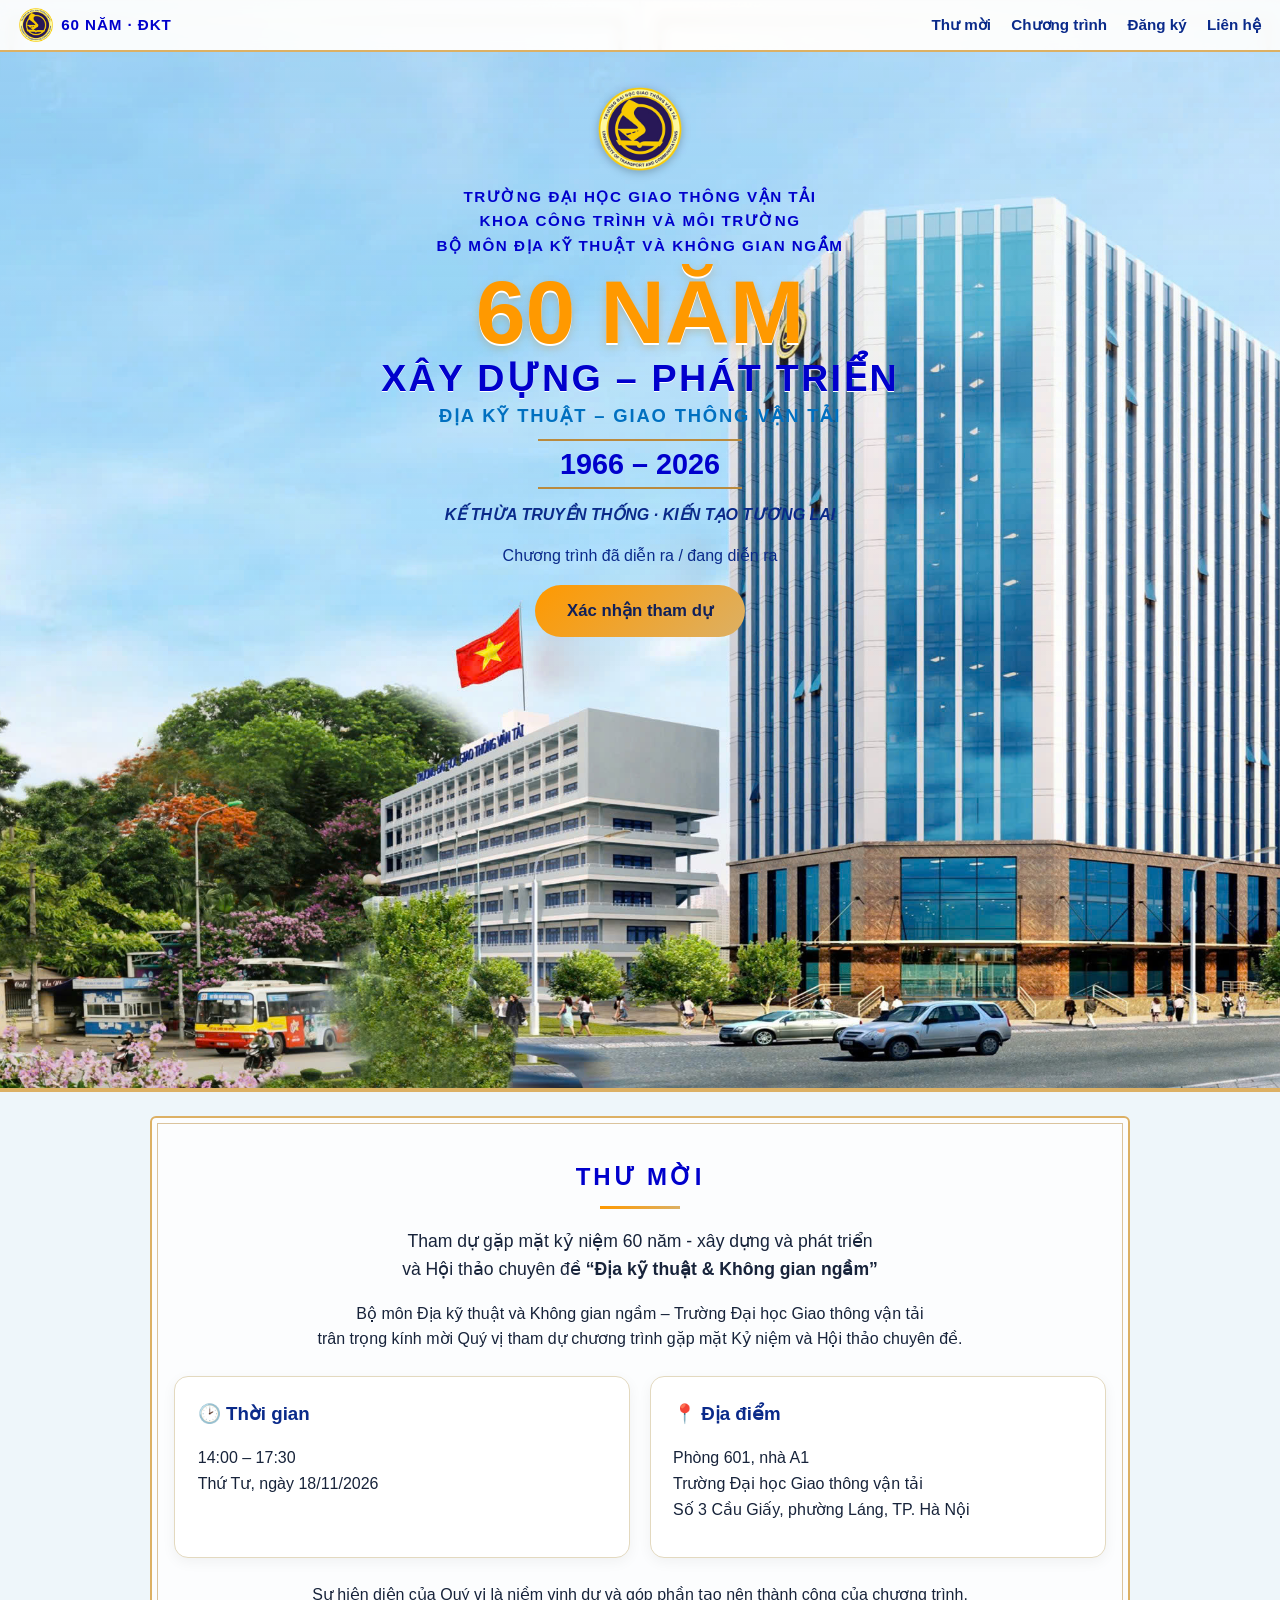
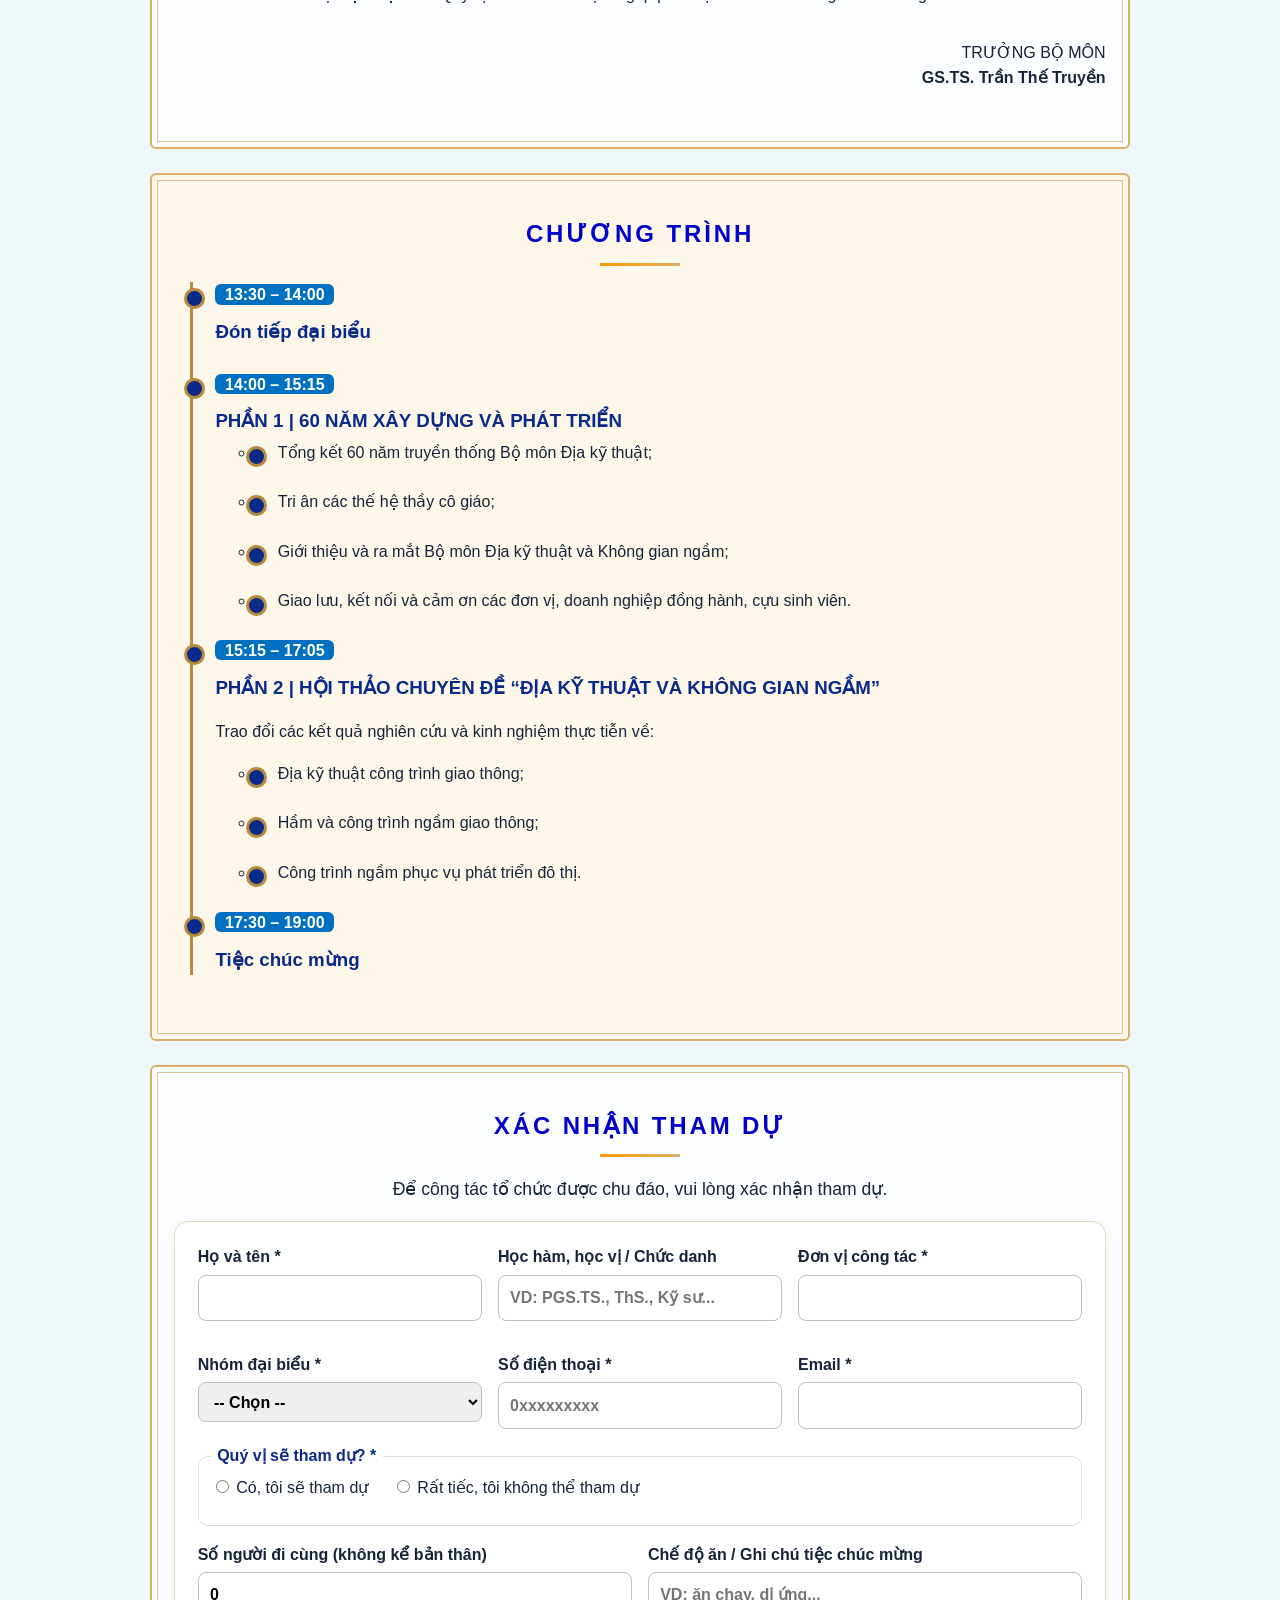
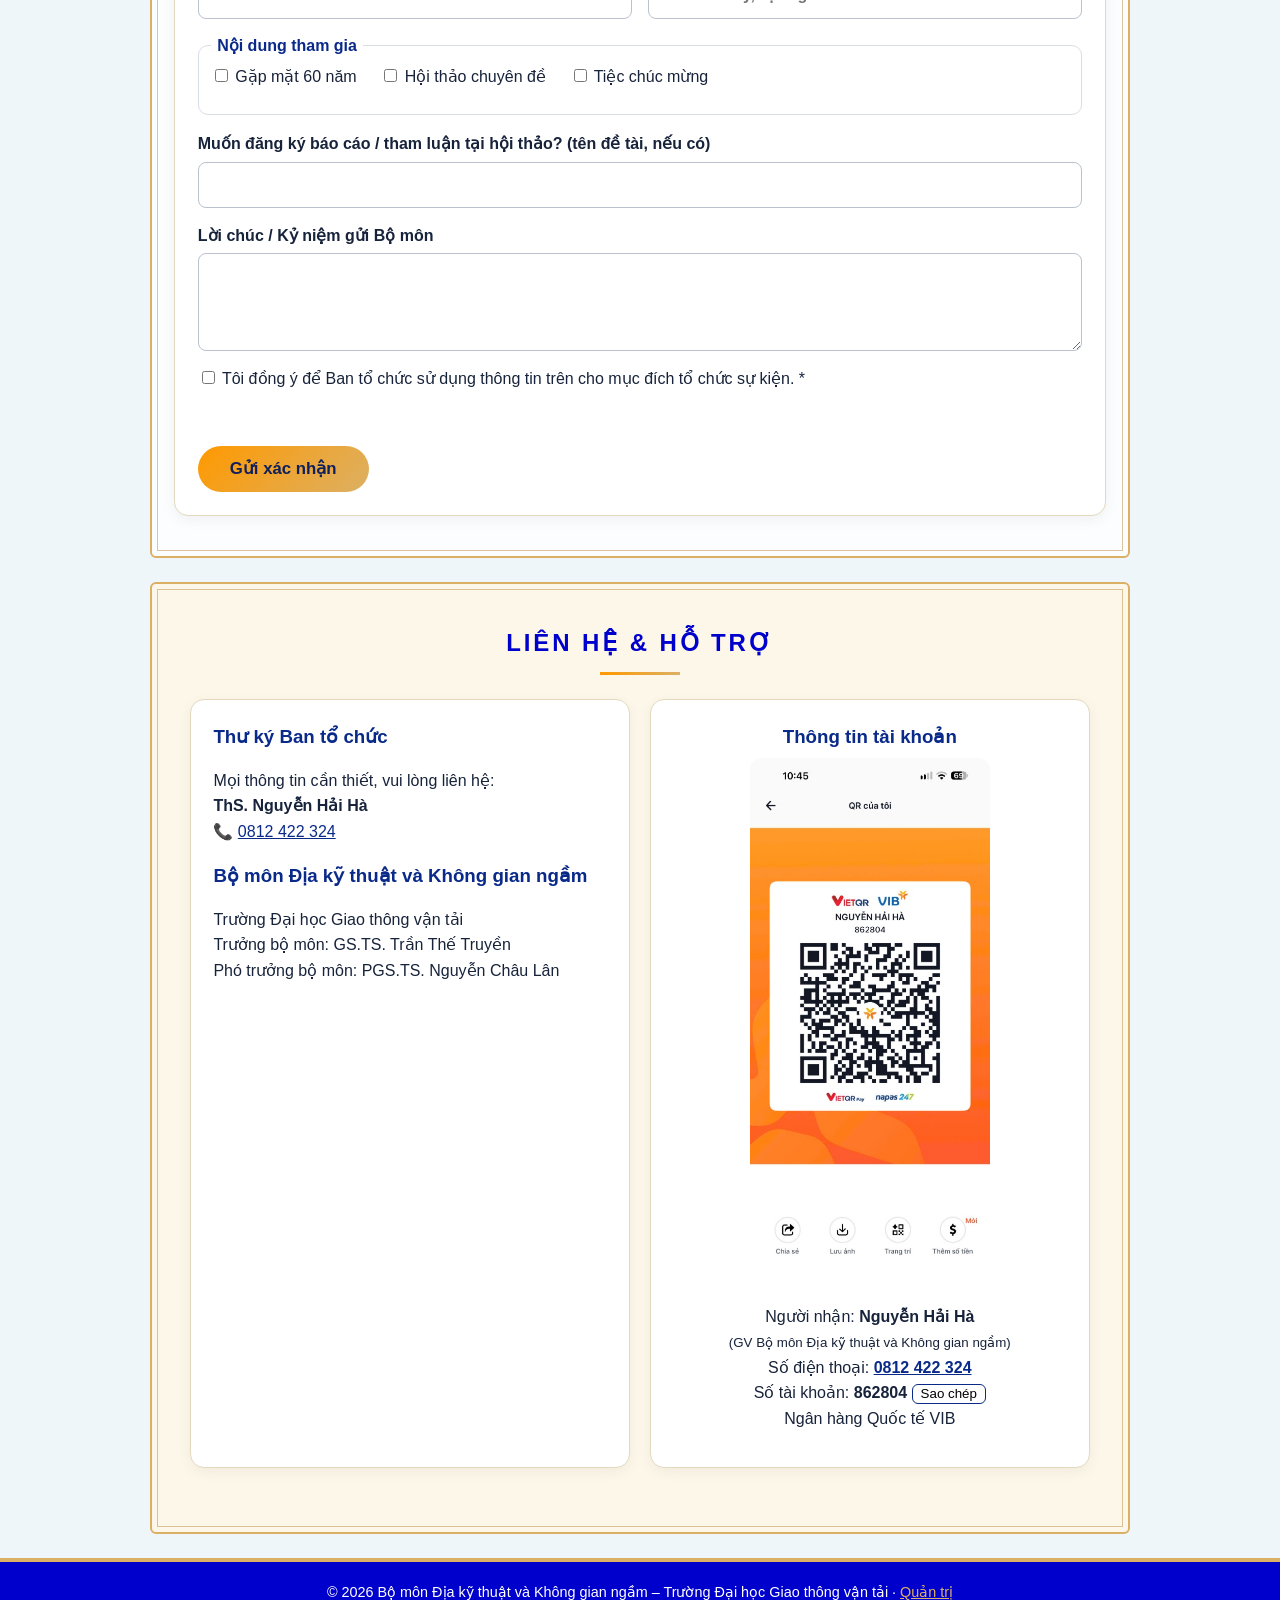
==== commit b4bf1afd: "Rut gon muc Chuong trinh tren thu moi chi de tong thoi gian tung phan" ====
--- a/index.html
+++ b/index.html
@@ -43,104 +43,36 @@
 </section>
 
 <section id="chuong-trinh" class="sec alt">
-  <h2>CHƯƠNG TRÌNH CHI TIẾT</h2>
+  <h2>CHƯƠNG TRÌNH</h2>
   <ol class="timeline">
     <li>
       <time>13:30 – 14:00</time>
-      <h3>Đón tiếp đại biểu &amp; Văn nghệ chào mừng</h3>
-      <ul class="prog-list">
-        <li><span class="p-time">13:30 – 14:00</span> Đón tiếp đại biểu, trình chiếu slide/video giới thiệu Bộ môn</li>
-        <li><span class="p-time">13:50 – 14:00</span> Chương trình ca nhạc chào mừng</li>
-      </ul>
+      <h3>Đón tiếp đại biểu</h3>
     </li>
 
     <li>
       <time>14:00 – 15:15</time>
       <h3>PHẦN 1 | 60 NĂM XÂY DỰNG VÀ PHÁT TRIỂN</h3>
-      <ul class="prog-list">
-        <li><span class="p-time">14:00 – 14:05</span> Chào mừng và tuyên bố lý do</li>
-        <li><span class="p-time">14:05 – 14:15</span> Giới thiệu đại biểu, khách mời</li>
-        <li><span class="p-time">14:15 – 14:20</span> Giới thiệu hành trình 60 năm Bộ môn qua video tư liệu</li>
-        <li><span class="p-time">14:20 – 14:25</span> Đại diện giáo viên thế hệ trước phát biểu – <b>Thầy Nguyễn Sỹ Ngọc</b></li>
-        <li><span class="p-time">14:25 – 14:30</span> Tri ân các thế hệ thầy cô giáo nguyên lãnh đạo, giảng viên Bộ môn</li>
-        <li><span class="p-time">14:30 – 14:35</span> Giới thiệu ra mắt Bộ môn Địa kỹ thuật và Không gian ngầm – <b>GS.TS. Trần Thế Truyền</b></li>
-        <li><span class="p-time">14:35 – 14:40</span> Lãnh đạo Nhà trường phát biểu chúc mừng – <b>Ban Giám hiệu</b></li>
-        <li><span class="p-time">14:40 – 14:50</span> Cảm ơn các doanh nghiệp đồng hành cùng hoạt động giáo dục và nghiên cứu sinh viên</li>
-        <li><span class="p-time">14:50 – 14:55</span> Đại diện Doanh nghiệp đồng hành phát biểu</li>
-        <li><span class="p-time">14:55 – 15:00</span> Đại diện Cựu sinh viên phát biểu – <b>Phạm Thái Bình</b></li>
-        <li><span class="p-time">15:00 – 15:15</span> Chụp ảnh lưu niệm tại sảnh &amp; Giải lao</li>
+      <ul>
+        <li>Tổng kết 60 năm truyền thống Bộ môn Địa kỹ thuật;</li>
+        <li>Tri ân các thế hệ thầy cô giáo;</li>
+        <li>Giới thiệu và ra mắt Bộ môn Địa kỹ thuật và Không gian ngầm;</li>
+        <li>Giao lưu, kết nối và cảm ơn các đơn vị, doanh nghiệp đồng hành, cựu sinh viên.</li>
       </ul>
     </li>
 
     <li>
       <time>15:15 – 17:05</time>
       <h3>PHẦN 2 | HỘI THẢO CHUYÊN ĐỀ “ĐỊA KỸ THUẬT VÀ KHÔNG GIAN NGẦM”</h3>
-      <p><b>15:15 – 15:20:</b> Chào mừng và giới thiệu các diễn giả. Trao đổi kết quả nghiên cứu và kinh nghiệm thực tiễn qua 05 báo cáo chuyên đề:</p>
-
-      <div class="seminar-agenda">
-        <div class="seminar-item">
-          <img class="seminar-thumb" src="assets/hoi_thao/topic_01_ham_dstdc.jpg" alt="Hầm đường sắt tốc độ cao" loading="lazy">
-          <div class="seminar-info">
-            <div class="seminar-meta"><span class="slot">15:20 – 15:40</span><span class="tag">Bài 1</span></div>
-            <h4>Một số vấn đề về thiết kế và thi công hầm đường sắt tốc độ cao</h4>
-            <p class="speaker">👤 <b>GS.TS. Trần Thế Truyền</b> – <span>Bộ môn ĐKT – KGN, UTC</span></p>
-          </div>
-        </div>
-
-        <div class="seminar-item">
-          <img class="seminar-thumb" src="assets/hoi_thao/topic_02_ket_cau_ham.jpg" alt="Tính toán thiết kế kết cấu hầm" loading="lazy">
-          <div class="seminar-info">
-            <div class="seminar-meta"><span class="slot">15:40 – 16:00</span><span class="tag">Bài 2</span></div>
-            <h4>Tổng quan về tính toán thiết kế một số dạng kết cấu hầm</h4>
-            <p class="speaker">👤 <b>KS. Phạm Phương Thảo</b> – <span>Tổng công ty TVTK GTVT – TEDI</span></p>
-          </div>
-        </div>
-
-        <div class="seminar-item">
-          <img class="seminar-thumb" src="assets/hoi_thao/topic_03_mai_doc_cua_ham.jpg" alt="Ổn định mái dốc cửa hầm cao tốc Bắc - Nam" loading="lazy">
-          <div class="seminar-info">
-            <div class="seminar-meta"><span class="slot">16:00 – 16:20</span><span class="tag">Bài 3</span></div>
-            <h4>Giải pháp khảo sát, phân tích, thiết kế và xử lý ổn định mái dốc cửa hầm trên tuyến đường bộ cao tốc Bắc – Nam phía Đông</h4>
-            <p class="speaker">👤 <b>PGS.TS. Nguyễn Đức Mạnh</b> – <span>Bộ môn ĐKT – KGN, UTC</span></p>
-          </div>
-        </div>
-
-        <div class="seminar-item">
-          <img class="seminar-thumb" src="assets/hoi_thao/topic_04_ham_metro_tbm.jpg" alt="Hầm đường sắt đô thị thi công bằng TBM" loading="lazy">
-          <div class="seminar-info">
-            <div class="seminar-meta"><span class="slot">16:20 – 16:40</span><span class="tag">Bài 4</span></div>
-            <h4>Hầm đường sắt đô thị thi công bằng TBM qua nền đất yếu dưới công trình đường giao thông: Thách thức trong thiết kế và giải pháp kỹ thuật</h4>
-            <p class="speaker">👤 <b>Nguyễn Hữu Khánh Nguyên, Nguyễn Bá Phú, Trần Văn Tú</b> – <span>Công ty CP Tư vấn đầu tư và xây dựng Đất Việt</span></p>
-          </div>
-        </div>
-
-        <div class="seminar-item">
-          <img class="seminar-thumb" src="assets/hoi_thao/topic_05_khoan_ngang_hdd.jpg" alt="Công nghệ khoan định hướng ngang HDD" loading="lazy">
-          <div class="seminar-info">
-            <div class="seminar-meta"><span class="slot">16:40 – 17:00</span><span class="tag">Bài 5</span></div>
-            <h4>Công nghệ Khoan định hướng ngang và ứng dụng tại Việt Nam cho các công trình hạ tầng ngầm</h4>
-            <p class="speaker">👤 <b>Đỗ Ngọc Phong</b> – <span>Phó Tổng giám đốc, Công ty FECON RAITO, FECON</span></p>
-          </div>
-        </div>
-      </div>
-
-      <p><b>17:00 – 17:05:</b> Tổng kết Hội thảo – <b>GS.TS. Trần Thế Truyền</b></p>
-
-      <div class="seminar-downloads">
-        <a class="btn-outline" href="infographic_hoi_thao_a4.html" target="_blank" rel="noopener">📄 Xem Infographic A4 (Bản tương tác)</a>
-        <a class="btn-outline" href="assets/CHUONG_TRINH_HOI_THAO_DKT_KGN_2026_A4_Print.pdf" download>⬇️ Tải Infographic A4 (PDF chuẩn in)</a>
-        <a class="btn-outline" href="assets/CHUONG_TRINH_HOI_THAO_DKT_KGN_2026_A4_300dpi.png" target="_blank" rel="noopener">🖼️ Tải ảnh Infographic A4 (300 DPI)</a>
-      </div>
-
-      <details class="poster-preview">
-        <summary>📌 Xem Poster Chương trình báo cáo chuyên đề (Bản đồ họa gốc)</summary>
-        <div class="poster-wrap">
-          <img src="assets/chuong_trinh_hoi_thao.jpg" alt="Chương trình Hội thảo chuyên đề Địa kỹ thuật và Không gian ngầm (18/11/2026)" loading="lazy">
-        </div>
-      </details>
+      <p>Trao đổi các kết quả nghiên cứu và kinh nghiệm thực tiễn về:</p>
+      <ul>
+        <li>Địa kỹ thuật công trình giao thông;</li>
+        <li>Hầm và công trình ngầm giao thông;</li>
+        <li>Công trình ngầm phục vụ phát triển đô thị.</li>
+      </ul>
     </li>
 
-    <li><time>17:30 – 19:00</time><h3>Tiệc chúc mừng &amp; Giao lưu</h3></li>
+    <li><time>17:30 – 19:00</time><h3>Tiệc chúc mừng</h3></li>
   </ol>
 </section>
 
